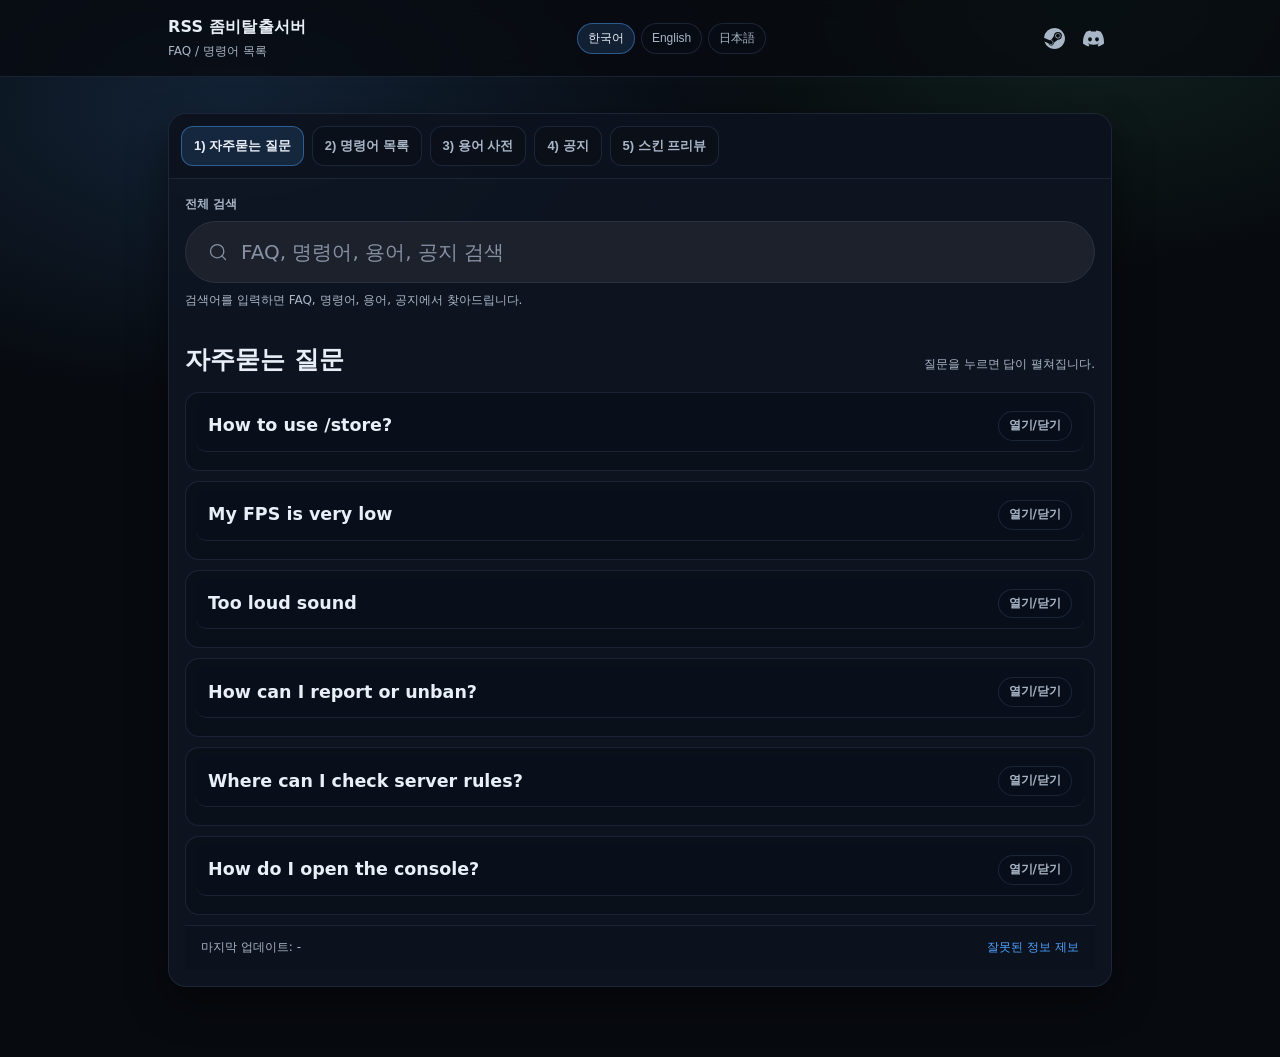
==== index.html @ 732d0606 "fix: open skin CMS test branch" ====
<!doctype html>
<html lang="ko">
<head>
  <meta charset="utf-8" />
  <meta name="viewport" content="width=device-width, initial-scale=1" />
  <title>RSS 좀비탈출서버</title>
  <meta name="description" content="RSS 좀비탈출서버 FAQ, 명령어 목록, 용어 사전" />
  <meta name="theme-color" content="#0b111c" />
  <meta property="og:type" content="website" />
  <meta property="og:locale" content="ko_KR" />
  <meta property="og:title" content="RSS 좀비탈출서버 가이드" />
  <meta property="og:description" content="FAQ, 명령어 목록, 좀비탈출 용어를 한곳에서 검색하세요." />
  <meta property="og:url" content="https://sj58320.github.io/test/" />

  <!-- 스타일 css 경로 -->
  <link rel="stylesheet" href="assets/css/style.css" />

  <!-- 자바스크립트 연결 (번역 -> 스크립트) -->
  <script src="vendor/markdown-it.min.js" defer></script>
  <!-- 자바스크립트 언어(한국,영어,일본) 스크립트 -->
  <script src="assets/js/lang.js" defer></script>
  <!-- 기능 스크립트 경로 -->
  <script type="module" src="assets/js/script.js"></script>
</head>

<body>
  <a class="skip-link" href="#mainContent" data-lang="skip_to_content">본문으로 건너뛰기</a>
  <header>
    <div class="top">
      <div class="title">
        <h1 data-lang="site_title">RSS 좀비탈출서버</h1>
        <p data-lang="site_subtitle">FAQ / 명령어 목록</p>
      
      <!-- 버튼 생성기 (만약, 본인이 추가하고싶거나 버튼을 바꾸고싶으면 수정) -->
      </div>
      <div class="lang">
        <button class="langbtn active" data-lang="ko" aria-label="한국어" aria-pressed="true">한국어</button>
        <button class="langbtn" data-lang="en" aria-label="English" aria-pressed="false">English</button>
        <button class="langbtn" data-lang="jp" aria-label="日本語" aria-pressed="false">日本語</button>
      </div>
      <div class="social-links">
        <a class="social-link steam-link" href="https://steamcommunity.com/groups/Revenant_Server"
          target="_blank" rel="noopener noreferrer" data-lang-aria="steam_link" aria-label="Steam 그룹" title="Steam 그룹">
          <svg viewBox="0 0 16 16" aria-hidden="true" focusable="false">
            <path d="M.329 10.333A8.01 8.01 0 0 0 7.99 16C12.414 16 16 12.418 16 8s-3.586-8-8.009-8A8.006 8.006 0 0 0 0 7.468l.003.006 4.304 1.769A2.2 2.2 0 0 1 5.62 8.88l1.96-2.844-.001-.04a3.046 3.046 0 0 1 3.042-3.043 3.046 3.046 0 0 1 3.042 3.043 3.047 3.047 0 0 1-3.111 3.044l-2.804 2a2.223 2.223 0 0 1-3.075 2.11 2.22 2.22 0 0 1-1.312-1.568L.33 10.333Z"/>
            <path d="M4.868 12.683a1.715 1.715 0 0 0 1.318-3.165 1.7 1.7 0 0 0-1.263-.02l1.023.424a1.261 1.261 0 1 1-.97 2.33l-.99-.41a1.7 1.7 0 0 0 .882.84Zm3.726-6.687a2.03 2.03 0 0 0 2.027 2.029 2.03 2.03 0 0 0 2.027-2.029 2.03 2.03 0 0 0-2.027-2.027 2.03 2.03 0 0 0-2.027 2.027m2.03-1.527a1.524 1.524 0 1 1-.002 3.048 1.524 1.524 0 0 1 .002-3.048"/>
          </svg>
        </a>
        <a class="social-link discord-link" href="https://discord.gg/rssze"
          target="_blank" rel="noopener noreferrer" data-lang-aria="discord_link" aria-label="디스코드 링크" title="디스코드 링크">
          <svg viewBox="0 0 16 16" aria-hidden="true" focusable="false">
            <path d="M13.545 2.907a13.2 13.2 0 0 0-3.257-1.011.05.05 0 0 0-.052.025c-.141.25-.297.577-.406.833a12.2 12.2 0 0 0-3.658 0 8 8 0 0 0-.412-.833.05.05 0 0 0-.052-.025c-1.125.194-2.22.534-3.257 1.011a.04.04 0 0 0-.021.018C.356 6.024-.213 9.047.066 12.032q.003.022.021.037a13.3 13.3 0 0 0 3.995 2.02.05.05 0 0 0 .056-.019q.463-.63.818-1.329a.05.05 0 0 0-.01-.059l-.018-.011a9 9 0 0 1-1.248-.595.05.05 0 0 1-.02-.066l.015-.019q.127-.095.248-.195a.05.05 0 0 1 .051-.007c2.619 1.196 5.454 1.196 8.041 0a.05.05 0 0 1 .053.007q.121.1.248.195a.05.05 0 0 1-.004.085 8 8 0 0 1-1.249.594.05.05 0 0 0-.03.03.05.05 0 0 0 .003.041c.24.465.515.909.817 1.329a.05.05 0 0 0 .056.019 13.2 13.2 0 0 0 4.001-2.02.05.05 0 0 0 .021-.037c.334-3.451-.559-6.449-2.366-9.106a.03.03 0 0 0-.02-.019m-8.198 7.307c-.789 0-1.438-.724-1.438-1.612s.637-1.613 1.438-1.613c.807 0 1.45.73 1.438 1.613 0 .888-.637 1.612-1.438 1.612m5.316 0c-.788 0-1.438-.724-1.438-1.612s.637-1.613 1.438-1.613c.807 0 1.451.73 1.438 1.613 0 .888-.631 1.612-1.438 1.612"/>
          </svg>
        </a>
      </div>
    </div>
  </header>

  <main id="mainContent" class="wrap" tabindex="-1">
    <div class="card">
      <div class="tabs" role="tablist" data-lang-aria="tablist_label" aria-label="메뉴 탭">
        <button id="tab-faq" class="tab active" data-tab="faq" role="tab" aria-selected="true" aria-controls="faq" tabindex="0">
          <span data-lang="tab_faq">1) 자주묻는 질문</span>
        </button>
        <button id="tab-cmds" class="tab" data-tab="cmds" role="tab" aria-selected="false" aria-controls="cmds" tabindex="-1">
          <span data-lang="tab_cmds">2) 명령어 목록</span>
        </button>
        <button id="tab-guide" class="tab" data-tab="guide" role="tab" aria-selected="false" aria-controls="guide" tabindex="-1">
          <span data-lang="tab_guide">3) 용어 사전</span>
        </button>
        <button id="tab-news" class="tab" data-tab="news" role="tab" aria-selected="false" aria-controls="news" tabindex="-1">
          <span data-lang="tab_news">4) 공지</span>
        </button>
        <button id="tab-skins" class="tab" data-tab="skins" role="tab" aria-selected="false" aria-controls="skins" tabindex="-1">
          <span data-lang="tab_skins">5) 스킨 프리뷰</span>
        </button>
      </div>

      <div class="global-search-wrap">
        <label class="term-search-label" for="globalSearch" data-lang="global_search_label">전체 검색</label>
        <input id="globalSearch" class="term-search" type="search" data-lang-placeholder="global_search_placeholder" placeholder="FAQ, 명령어, 용어, 공지, 스킨 검색" autocomplete="off" />
        <div id="globalSearchResults" class="global-search-results" aria-live="polite"></div>
      </div>

      <section id="faq" class="panel active" role="tabpanel" aria-labelledby="tab-faq">
        <div class="section-title">
          <h2 data-lang="faq_title">자주묻는 질문</h2>
          <div class="hint" data-lang="faq_hint">질문을 누르면 답이 펼쳐집니다.</div>
        </div>
        <section id="quickStart" class="quick-start" aria-labelledby="quickStartTitle"></section>
      <!-- FAQ(Create) -->
        <div id="faqList" class="faq-list">
          <p class="faq-loading">Loading FAQ...</p>
        </div>
        <footer>
          <span><span data-lang="last_update">마지막 업데이트:</span> <span id="faqLastUpdate">-</span></span>
          <a href="https://discord.gg/rssze" target="_blank" rel="noopener noreferrer" data-lang="report_issue">잘못된 정보 제보</a>
        </footer>
      </section>

      <!-- 명령어 -->
      <section id="cmds" class="panel" role="tabpanel" aria-labelledby="tab-cmds" hidden>
        <div class="section-title">
          <h2 data-lang="cmds_title">명령어 목록</h2>
          <div class="hint" data-lang="cmds_hint">모든 명령어는 !와 / 둘 다 가능합니다.</div>
        </div>

        <div class="command-tools">
          <div id="commandFilters" class="command-filters" data-lang-aria="command_categories_label" aria-label="명령어 카테고리"></div>
          <label class="favorite-filter"><input id="favoriteCommandsOnly" type="checkbox" /> <span data-lang="command_favorites_only">즐겨찾기만 보기</span></label>
          <p id="commandResultCount" class="command-result-count" aria-live="polite"></p>
        </div>

        <div id="commandGuide" class="command-guide">
          <p class="command-loading">Loading commands...</p>
        </div>
        <footer>
          <span><span data-lang="last_update">마지막 업데이트:</span> <span id="commandLastUpdate">-</span></span>
          <a href="https://discord.gg/rssze" target="_blank" rel="noopener noreferrer" data-lang="report_issue">잘못된 정보 제보</a>
        </footer>
      </section>

      <!-- 용어 사전 -->
      <section id="guide" class="panel" role="tabpanel" aria-labelledby="tab-guide" hidden>
        <div class="section-title">
          <h2 data-lang="guide_title">좀비탈출 용어 사전</h2>
          <div class="hint" data-lang="guide_hint">용어 또는 설명을 검색할 수 있습니다.</div>
        </div>

        <div id="termGuide" class="term-guide">
          <p class="term-loading" data-lang="term_loading">Loading terms...</p>
        </div>

        <footer class="term-footer">
          <span><span data-lang="last_update">마지막 업데이트:</span> <span id="termLastUpdate">-</span></span>
          <a href="https://discord.gg/rssze" target="_blank" rel="noopener noreferrer" data-lang="report_issue">잘못된 정보 제보</a>
        </footer>
      </section>

      <!-- Discord 공지 동기화 예시 -->
      <section id="news" class="panel" role="tabpanel" aria-labelledby="tab-news" hidden>
        <div id="newsResizeHandle" class="news-resize-handle" role="separator" tabindex="0"
          aria-orientation="vertical" aria-valuemin="760" aria-valuemax="1600" aria-valuenow="1160"></div>
        <div class="section-title">
          <h2 data-lang="news_title">공지</h2>
          <div class="hint" data-lang="news_hint">Discord 공지 채널의 최근 소식입니다.</div>
        </div>

        <div id="newsList" class="news-list">
          <p class="news-empty" data-lang="news_loading">공지를 불러오는 중...</p>
        </div>

        <footer>
          <span><span data-lang="last_update">마지막 업데이트:</span> <span id="newsLastUpdate">-</span></span>
          <a href="https://discord.gg/rssze" target="_blank" rel="noopener noreferrer" data-lang="news_open_discord">Discord에서 보기</a>
        </footer>
      </section>

      <!-- Skin preview gallery -->
      <section id="skins" class="panel" role="tabpanel" aria-labelledby="tab-skins" hidden>
        <div class="section-title">
          <h2 data-lang="skins_title">스킨 프리뷰</h2>
          <div class="skin-section-tools">
            <div class="hint" data-lang="skins_hint">인간, 좀비, 무기 스킨을 종류별로 확인할 수 있습니다.</div>
            <a class="skin-admin-link" href="https://app.pagescms.org/sj58320/test/feat%2Fskin-preview-cms" target="_blank" rel="noopener noreferrer" data-lang="skins_manage">관리하기</a>
          </div>
        </div>

        <div class="skin-tools">
          <div class="skin-filter-group">
            <span class="skin-filter-label" data-lang="skins_category_label">스킨 종류</span>
            <div id="skinCategoryFilters" class="skin-filter-tabs skin-category-tabs" role="group" data-lang-aria="skins_category_label" aria-label="스킨 종류">
              <button type="button" class="skin-filter active" data-skin-category="human" aria-pressed="true"><span data-lang="skins_category_human">인간</span><small id="skinCountHuman"></small></button>
              <button type="button" class="skin-filter" data-skin-category="zombie" aria-pressed="false"><span data-lang="skins_category_zombie">좀비</span><small id="skinCountZombie"></small></button>
              <button type="button" class="skin-filter" data-skin-category="weapon" aria-pressed="false"><span data-lang="skins_category_weapon">무기</span><small id="skinCountWeapon"></small></button>
            </div>
          </div>
          <div id="skinWeaponFilterGroup" class="skin-filter-group" hidden>
            <span class="skin-filter-label" data-lang="skins_weapon_label">무기 종류</span>
            <div id="skinWeaponFilters" class="skin-filter-tabs skin-weapon-tabs" role="group" data-lang-aria="skins_weapon_label" aria-label="무기 종류">
              <button type="button" class="skin-filter active" data-skin-weapon="primary" aria-pressed="true"><span data-lang="skins_weapon_primary">주무기</span><small id="skinCountPrimary"></small></button>
              <button type="button" class="skin-filter" data-skin-weapon="secondary" aria-pressed="false"><span data-lang="skins_weapon_secondary">보조무기</span><small id="skinCountSecondary"></small></button>
              <button type="button" class="skin-filter" data-skin-weapon="melee" aria-pressed="false"><span data-lang="skins_weapon_melee">근접무기</span><small id="skinCountMelee"></small></button>
              <button type="button" class="skin-filter" data-skin-weapon="throwable" aria-pressed="false"><span data-lang="skins_weapon_throwable">투척무기</span><small id="skinCountThrowable"></small></button>
            </div>
          </div>
          <div id="skinPrimaryTypeFilterGroup" class="skin-filter-group" hidden>
            <span class="skin-filter-label" data-lang="skins_primary_type_label">주무기 종류</span>
            <div id="skinPrimaryTypeFilters" class="skin-filter-tabs skin-primary-type-tabs" role="group" data-lang-aria="skins_primary_type_label" aria-label="주무기 종류">
              <button type="button" class="skin-filter active" data-skin-primary-type="all" aria-pressed="true"><span data-lang="skins_primary_type_all">전체</span><small id="skinCountPrimaryAll"></small></button>
              <button type="button" class="skin-filter" data-skin-primary-type="smg" aria-pressed="false"><span data-lang="skins_primary_type_smg">기관단총</span><small id="skinCountPrimarySmg"></small></button>
              <button type="button" class="skin-filter" data-skin-primary-type="rifle" aria-pressed="false"><span data-lang="skins_primary_type_rifle">소총</span><small id="skinCountPrimaryRifle"></small></button>
              <button type="button" class="skin-filter" data-skin-primary-type="shotgun" aria-pressed="false"><span data-lang="skins_primary_type_shotgun">산탄총</span><small id="skinCountPrimaryShotgun"></small></button>
              <button type="button" class="skin-filter" data-skin-primary-type="machinegun" aria-pressed="false"><span data-lang="skins_primary_type_machinegun">기관총</span><small id="skinCountPrimaryMachinegun"></small></button>
              <button type="button" class="skin-filter" data-skin-primary-type="sniper" aria-pressed="false"><span data-lang="skins_primary_type_sniper">저격총</span><small id="skinCountPrimarySniper"></small></button>
              <button type="button" class="skin-filter" data-skin-primary-type="other" aria-pressed="false" hidden><span data-lang="skins_primary_type_other">기타</span><small id="skinCountPrimaryOther"></small></button>
            </div>
          </div>
          <label class="term-search-label" for="skinSearch" data-lang="skins_search_label">스킨 검색</label>
          <input id="skinSearch" class="term-search" type="search" data-lang-placeholder="skins_search_placeholder" placeholder="스킨 이름 검색" autocomplete="off" />
          <p id="skinResultCount" class="skin-result-count" aria-live="polite"></p>
        </div>

        <div id="skinGrid" class="skin-grid">
          <p class="skin-empty" data-lang="skins_loading">스킨을 불러오는 중...</p>
        </div>

        <footer>
          <span><span data-lang="last_update">마지막 업데이트:</span> <span id="skinLastUpdate">-</span></span>
          <a href="https://discord.gg/rssze" target="_blank" rel="noopener noreferrer" data-lang="report_issue">잘못된 정보 제보</a>
        </footer>
      </section>
    </div>
  </main>
  <dialog id="skinImageDialog" class="skin-image-dialog" aria-labelledby="skinImageDialogCaption">
    <button id="skinImageDialogClose" class="skin-image-dialog-close" type="button" data-lang-aria="skins_modal_close" aria-label="이미지 닫기">×</button>
    <figure>
      <img id="skinImageDialogImage" src="" alt="" />
      <figcaption id="skinImageDialogCaption"></figcaption>
    </figure>
  </dialog>
  <button
    id="backToTop"
    class="back-to-top"
    type="button"
    data-lang-aria="back_to_top"
    aria-label="맨 위로 이동"
    aria-hidden="true"
    tabindex="-1"
  >↑</button>
  <div id="toast" class="toast" role="status" aria-live="polite" aria-atomic="true"></div>
</body>
</html>
---- assets/css/style.css ----
:root{
  --bg:#070a0f;
  --panel:#0f1522;
  --panel2:#0b111c;
  --text:#e9eef7;
  --muted:#a9b6c7;
  --line:#1f2a3d;
  --accent:#4da3ff;
  --accent2:#53d28c;
  --shadow: 0 16px 40px rgba(0,0,0,.45);
  --radius:18px;
  --news-panel-width:1160px;
}
*{box-sizing:border-box}
body{
  margin:0;
  font-family: system-ui, -apple-system, Segoe UI, Roboto, "Noto Sans KR", Arial, sans-serif;
  color:var(--text);
  background:
    radial-gradient(900px 500px at 18% 10%, rgba(77,163,255,.16), transparent 60%),
    radial-gradient(800px 500px at 85% 0%, rgba(83,210,140,.12), transparent 55%),
    var(--bg);
  line-height:1.65;
}
a{color:var(--accent); text-decoration:none}
a:hover{text-decoration:underline}

.skip-link{
  position:fixed;
  top:8px;
  left:50%;
  z-index:100;
  padding:9px 14px;
  border:1px solid var(--accent);
  border-radius:10px;
  background:var(--panel2);
  color:var(--text);
  font-weight:700;
  transform:translate(-50%,-160%);
  transition:transform .15s ease;
}
.skip-link:focus{transform:translate(-50%,0); text-decoration:none}
.wrap:focus{outline:none}

.wrap{max-width:980px; margin:0 auto; padding:18px 18px 70px; transition:max-width .2s ease,width .12s ease}
body[data-active-tab="guide"] .wrap{max-width:1160px}
body[data-active-tab="news"] .wrap{
  width:min(var(--news-panel-width),calc(100vw - 36px));
  max-width:none;
}
body[data-active-tab="skins"] .wrap{max-width:1500px}
body.news-resizing{cursor:ew-resize; user-select:none}
body.news-resizing .wrap{transition:none}
header{
  position:sticky; top:0; z-index:20;
  backdrop-filter: blur(10px);
  background: rgba(7,10,15,.75);
  border-bottom:1px solid rgba(31,42,61,.8);
}
.top{
  display:flex; align-items:center; justify-content:space-between;
  gap:12px;
  padding:14px 18px;
  max-width:980px;
  margin:0 auto;
}
.title{
  display:flex; flex-direction:column; gap:2px;
}
.title h1{margin:0; font-size:16px; letter-spacing:.2px}
.title p{margin:0; font-size:12px; color:var(--muted)}
.social-links{display:flex; align-items:center; gap:3px}
.social-link{
  display:grid;
  width:36px;
  height:36px;
  place-items:center;
  border:1px solid transparent;
  border-radius:999px;
  color:var(--muted);
  transition:color .15s ease,background-color .15s ease,border-color .15s ease,transform .15s ease;
}
.social-link svg{width:21px; height:21px; fill:currentColor}
.social-link:hover,.social-link:focus-visible{
  border-color:rgba(77,163,255,.35);
  background:rgba(77,163,255,.1);
  color:var(--text);
  text-decoration:none;
  transform:translateY(-1px);
}
.discord-link:hover,.discord-link:focus-visible{color:#8c96ff}

.card{
  margin-top:18px;
  background: rgba(15,21,34,.86);
  border:1px solid rgba(31,42,61,.85);
  border-radius: var(--radius);
  box-shadow: var(--shadow);
  overflow:hidden;
}

/* Tabs */
.tabs{
  display:flex;
  flex-wrap:wrap;
  gap:8px;
  padding:12px;
  background: rgba(11,17,28,.65);
  border-bottom:1px solid rgba(31,42,61,.8);
}
.tab{
  appearance:none;
  border:1px solid rgba(31,42,61,.9);
  background: rgba(7,10,15,.25);
  color:var(--muted);
  border-radius:12px;
  padding:10px 12px;
  font-weight:600;
  font-size:13px;
  cursor:pointer;
  transition: .15s ease;
}
.tab:hover{
  filter: brightness(1.1);
  color: var(--text);
  border-color: rgba(77,163,255,.25);
  background: rgba(77,163,255,.08);
}
.tab.active{
  color: var(--text);
  border-color: rgba(77,163,255,.45);
  background: rgba(77,163,255,.14);
}

.global-search-wrap{
  padding:16px 16px 0;
}
body[data-active-tab="skins"] .global-search-wrap{display:none}
.global-search-wrap .term-search{margin-bottom:0}
.global-search-results{margin-top:8px}
.global-search-summary{
  margin:0 0 8px;
  color:var(--muted);
  font-size:12px;
}
.global-search-list{
  display:grid;
  gap:10px;
  margin:0 0 12px;
}
.global-search-group,
.global-search-item{--search-rgb:77,163,255}
[data-search-type="command"]{--search-rgb:83,210,140}
[data-search-type="term"]{--search-rgb:194,140,255}
[data-search-type="news"]{--search-rgb:255,180,84}
[data-search-type="skin"]{--search-rgb:255,122,168}
.global-search-group{
  display:grid;
  gap:7px;
  padding:9px;
  border:1px solid rgba(var(--search-rgb),.24);
  border-radius:12px;
  background:rgba(var(--search-rgb),.035);
}
.global-search-group-header{
  display:flex;
  align-items:center;
  justify-content:space-between;
  padding:0 3px;
}
.global-search-group-header h3{
  margin:0;
  color:rgb(var(--search-rgb));
  font-size:12px;
  font-weight:800;
}
.global-search-group-count{
  display:grid;
  min-width:24px;
  height:20px;
  padding:0 6px;
  place-items:center;
  border-radius:999px;
  color:rgb(var(--search-rgb));
  background:rgba(var(--search-rgb),.13);
  font-size:10px;
  font-weight:800;
}
.global-search-group-list{display:grid; gap:6px}
.global-search-results button.global-search-item{
  display:grid;
  grid-template-columns:auto 1fr;
  gap:6px 10px;
  width:100%;
  margin:0;
  padding:9px 11px;
  border:1px solid rgba(var(--search-rgb),.24);
  border-left:3px solid rgba(var(--search-rgb),.72);
  border-radius:10px;
  background-color:rgba(7,10,15,.46);
  color:var(--text);
  text-align:left;
  cursor:pointer;
  transition:border-color .15s ease,background-color .15s ease;
}
.global-search-results button.global-search-item:hover{
  border-color:rgba(var(--search-rgb),.68);
  background-color:rgba(var(--search-rgb),.09);
}
.global-search-type{
  grid-row:1 / span 2;
  align-self:start;
  padding:2px 7px;
  border-radius:999px;
  background:rgba(var(--search-rgb),.14);
  color:rgb(var(--search-rgb));
  font-size:11px;
  font-weight:700;
}
.global-search-title{font-weight:750}
.global-search-snippet{color:var(--muted); font-size:12px}

.panel{display:none; padding:16px}
.panel.active{display:block}

.section-title{
  display:flex; align-items:baseline; justify-content:space-between;
  gap:10px;
  margin:4px 0 12px;
}
.section-title h2{margin:0; font-size:25px}
.hint{font-size:12px; color:var(--muted)}
#skins .section-title{align-items:center; flex-wrap:wrap}
.skin-section-tools{
  display:flex;
  align-items:center;
  justify-content:flex-end;
  gap:10px;
  margin-left:auto;
}
.skin-admin-link{
  display:inline-flex;
  align-items:center;
  gap:5px;
  min-height:34px;
  padding:6px 11px;
  border:1px solid rgba(77,163,255,.4);
  border-radius:999px;
  background:rgba(77,163,255,.1);
  color:var(--text);
  font-size:12px;
  font-weight:750;
  line-height:1;
  white-space:nowrap;
  transition:background-color .15s ease,border-color .15s ease,filter .15s ease;
}
.skin-admin-link::after{content:"↗"; color:var(--accent); font-size:12px}
.skin-admin-link:hover,.skin-admin-link:focus-visible{
  border-color:rgba(77,163,255,.72);
  background:rgba(77,163,255,.2);
  filter:brightness(1.08);
}

.quick-start{
  margin:0 0 16px;
  padding:14px;
  border:1px solid rgba(77,163,255,.3);
  border-radius:14px;
  background:linear-gradient(135deg,rgba(77,163,255,.1),rgba(7,10,15,.2));
}
.quick-start:empty{display:none}
.quick-start-heading{display:flex; align-items:baseline; justify-content:space-between; gap:12px; margin-bottom:10px}
.quick-start-heading h3{margin:0; color:var(--text); font-size:17px}
.quick-start-heading p{margin:0; color:var(--muted); font-size:12px}
.quick-start-list{display:grid; grid-template-columns:repeat(2,minmax(0,1fr)); gap:8px}
.quick-start-item{
  display:grid;
  grid-template-columns:auto minmax(0,1fr);
  gap:3px 8px;
  width:100%;
  padding:10px;
  border:1px solid var(--line);
  border-radius:10px;
  background:rgba(11,17,28,.5);
  color:var(--text);
  font:inherit;
  text-align:left;
  cursor:pointer;
}
.quick-start-item:hover,.quick-start-item:focus-visible{border-color:rgba(77,163,255,.65); background:rgba(77,163,255,.09)}
.quick-start-badge{grid-row:1 / span 2; align-self:start; padding:2px 6px; border-radius:999px; background:rgba(77,163,255,.14); color:var(--accent); font-size:10px; font-weight:750}
.quick-start-item strong{overflow:hidden; text-overflow:ellipsis; white-space:nowrap; font-size:13px}
.quick-start-snippet{display:-webkit-box; overflow:hidden; color:var(--muted); font-size:11px; line-height:1.45; -webkit-box-orient:vertical; -webkit-line-clamp:2}

/* FAQ (Accordion) */
details{
  background: rgba(7,10,15,.25);
  border:1px solid rgba(31,42,61,.8);
  border-radius:14px;
  padding:10px 12px;
  margin:10px 0;
}

/* 질문(summary) - 헤더처럼 보이게 + 구분선 */
details > summary{
  cursor:pointer;
  font-weight:800;
  color: var(--text);
  outline:none;
  list-style:none;
  display:flex; align-items:center; justify-content:space-between;
  gap:12px;

  font-size: 17.5px; 

  /* ✨ 추가 */
  background: rgba(11,17,28,.45);
  padding:10px 12px;
  border-radius:10px;

  /* ✨ 추가: 답변과 분리 */
  margin:-2px -2px 8px;                 /* 배경이 더 꽉 차 보이게 */
  border-bottom:1px solid rgba(31,42,61,.75);
  transition:background-color .15s ease,border-color .15s ease;
}

details > summary:focus-visible{
  border-bottom-color:rgba(77,163,255,.65);
  background:rgba(77,163,255,.09);
}

details > summary::-webkit-details-marker{display:none}

.chev{
  color: var(--muted);
  font-size:12px;
  padding:4px 10px;
  border-radius:999px;
  border:1px solid rgba(31,42,61,.85);
  background: rgba(11,17,28,.35);
  white-space:nowrap;
}
details[open] .chev{
  color: var(--text);
  border-color: rgba(77,163,255,.35);
  background: rgba(77,163,255,.10)
}

/* 답변 - 왼쪽 포인트 라인 + 여백 */
.answer{
  color: var(--muted);

  /* 기존 padding 대신 ✨ 이렇게 추천 */
  margin-top: 20px;
  padding: 8px 2px 2px 10px;
  border-left: 3px solid rgba(77,163,255,.35);
}

.answer code{
  font-family: ui-monospace, SFMono-Regular, Menlo, Consolas, monospace;
  background: rgba(11,17,28,.55);
  border:1px solid rgba(31,42,61,.85);
  border-radius:10px;
  padding:2px 6px;
  color: var(--text);
  white-space:nowrap;
}

/* 여러 줄 코드용 */
.answer pre{
  margin: 10px 0 0;
  padding: 12px;              /* 박스 여백은 유지 */
  border-radius: 14px;
  border: 1px solid rgba(31,42,61,.85);
  background: rgba(11,17,28,.55);
  overflow-x: auto;
}

.answer pre code{
  display: block;
  padding-left: 0;
  margin-left: 0;      
  white-space: pre;
  background: none;
  border: none;
  text-indent: 0;             /* 혹시 모를 들여쓰기 제거 */
}

/* 명령어 테이블 헤더 글씨 키우기 */
table th{
  font-size: 18.5px;   /* 기본보다 살짝 큼 */
  font-weight: 700; 
}

/* 커맨드 테이블 */
.tablewrap{
  overflow:auto;
  border-radius:14px;
  border:1px solid rgba(31,42,61,.85);
  background: rgba(7,10,15,.22);
}
table{
  width:100%;
  border-collapse:collapse;
  min-width:620px;
}
th, td{
  padding:10px 10px;
  border-bottom:1px solid rgba(31,42,61,.75);
  border-right:1px solid rgba(31,42,61,.6);
  text-align:left;
  font-size:13px;
  vertical-align:top;
}
th{color:var(--muted); font-weight:700; background: rgba(11,17,28,.35)}
th:last-child, td:last-child{ border-right:none; }
.cmd{
  font-family: ui-monospace, SFMono-Regular, Menlo, Consolas, monospace;
  color: var(--text);
  white-space:nowrap;
}
.tag{
  display:inline-block;
  font-size:11px;
  padding:3px 8px;
  border-radius:999px;
  border:1px solid rgba(31,42,61,.85);
  color: var(--muted);
  background: rgba(11,17,28,.35);
  margin-left:6px;
  white-space:nowrap;
}

footer{
  color: var(--muted);
  font-size:12px;
  padding:12px 16px;
  border-top:1px solid rgba(31,42,61,.75);
  background: rgba(11,17,28,.35);
  display:flex;
  flex-wrap:wrap;
  gap:8px 16px;
  justify-content:space-between;
}

:where(button,a,input,summary):focus-visible{
  outline:2px solid var(--accent);
  outline-offset:3px;
}
footer a{color:var(--accent)}

/* 명령어 목록 섹션 제목 */
.subhead{
  margin: 14px 0 10px;
  font-size: 18px;
  font-weight: 800;
  color: var(--text);
  letter-spacing: .2px;
}

.subhead.vip{
  color: #d6ffe9; /* 너무 튀면 var(--text)로 */
}

/* 섹션 설명 */
.subnote{
  margin: -6px 0 10px;
  color: var(--muted);
  font-size: 13px;
}

/* (선택) VIP 테이블을 살짝 다른 톤으로 */
.vip-table th{
  border-bottom: 2px solid rgba(83,210,140,.35);
}

.lang{
  display:flex;
  gap:6px;
}

.langbtn{
  padding:6px 10px;
  border-radius:999px;
  border:1px solid rgba(31,42,61,.85);
  background: rgba(11,17,28,.35);
  color: var(--muted);
  font-size:12px;
  white-space:nowrap;
  cursor:pointer;
}

.related-links{display:flex; align-items:center; flex-wrap:wrap; gap:6px; margin-top:9px}
.faq-related{clear:both; padding-top:10px; border-top:1px solid rgba(31,42,61,.7)}
.related-label{color:var(--muted); font-size:11px; font-weight:700}
.related-link{
  margin:0;
  padding:3px 8px;
  border:1px solid rgba(77,163,255,.35);
  border-radius:999px;
  background:rgba(77,163,255,.08);
  color:var(--text);
  font:inherit;
  font-size:11px;
  cursor:pointer;
}
.related-link:hover,.related-link:focus-visible{border-color:var(--accent); color:var(--accent)}

.langbtn.active{
  color: var(--text);
  border-color: rgba(77,163,255,.45);
  background: rgba(77,163,255,.14);
}

/* 코드 컨테이너 */
.code-container {
  position: relative;
}

/* 복사 버튼 스타일 */
.copy-btn {
  position: absolute;
  top: 8px;
  right: 8px;
  background: rgba(77, 163, 255, 0.15);
  border: 1px solid rgba(77, 163, 255, 0.4);
  color: var(--text);
  padding: 4px 10px;
  font-size: 11px;
  border-radius: 6px;
  cursor: pointer;
  font-weight: 600;
  transition: all 0.2s ease;
  z-index: 10;
}

.copy-btn:hover {
  background: rgba(77, 163, 255, 0.3);
  border-color: var(--accent);
}

/* 복사 완료 스타일 */
.copy-btn.copied {
  background: rgba(83, 210, 140, 0.2);
  border-color: var(--accent2);
  color: var(--accent2);
}
/* 가이드 이미지 링크 */
.image-link {
  display: block;
  overflow: hidden;
  border: 1px solid rgba(31,42,61,.85);
  border-radius: 8px;
  background: rgba(7,10,15,.22);
  color: var(--text);
  text-decoration: none;
}

.image-link:hover {
  border-color: rgba(77,163,255,.45);
  background: rgba(77,163,255,.08);
  text-decoration: none;
}

.image-link img {
  display: block;
  width: 100%;
  max-height: 520px;
  object-fit: contain;
  background: rgba(7,10,15,.45);
}

.image-link span {
  display: block;
  padding: 10px 12px;
  border-top: 1px solid rgba(31,42,61,.75);
  color: var(--muted);
  font-size: 13px;
  font-weight: 700;
}

.image-link-button {
  display: inline-flex;
  align-items: center;
  justify-content: center;
  padding: 10px 12px;
  font-size: 13px;
  font-weight: 700;
}

.image-link-button span {
  padding: 0;
  border-top: none;
}
.command-guide {
  display: grid;
  gap: 18px;
}
.command-tools{margin:0 0 18px}
.command-filters{display:flex; flex-wrap:wrap; gap:6px; margin-bottom:10px}
.command-filter{
  padding:5px 9px;
  border:1px solid var(--line);
  border-radius:999px;
  background:rgba(11,17,28,.35);
  color:var(--muted);
  font-size:12px;
  cursor:pointer;
}
.command-filter.active{color:var(--text); border-color:var(--accent); background:rgba(77,163,255,.14)}
.favorite-filter{display:inline-flex; align-items:center; gap:7px; color:var(--muted); font-size:12px}
.favorite-filter input{margin:0}
.command-result-count{margin:7px 0 0; color:var(--muted); font-size:12px}

.command-page {
  padding: 14px;
  border: 1px solid rgba(31,42,61,.85);
  border-radius: 14px;
  background: rgba(7,10,15,.22);
}

.command-page-title {
  margin: 0 0 14px;
  font-size: 18px;
  color: var(--text);
}

.command-section {
  margin-top: 18px;
}

.command-section:first-of-type {
  margin-top: 0;
}

.command-section h4 {
  margin: 0 0 8px;
  padding-bottom: 7px;
  border-bottom: 1px solid rgba(31,42,61,.85);
  color: var(--text);
  font-size: 15px;
}

.command-list {
  display: grid;
  gap: 6px;
}

.command-row {
  display: grid;
  grid-template-columns: minmax(240px, 34%) 1fr auto;
  gap: 18px;
  align-items: start;
  padding: 2px 0;
}
.command-actions{display:flex; gap:5px; align-items:center}
.command-action{
  padding:4px 8px;
  border:1px solid var(--line);
  border-radius:7px;
  background:rgba(11,17,28,.45);
  color:var(--muted);
  font-size:11px;
  cursor:pointer;
}
.command-action:hover,.command-action.favorite{color:var(--accent); border-color:rgba(77,163,255,.55)}
.share-button{display:inline-grid; place-items:center; width:26px; min-width:26px; height:26px; margin:0; padding:0; border:1px solid transparent; border-radius:7px; background:transparent; box-shadow:none; color:var(--muted); font-size:15px; line-height:1; opacity:.42; cursor:pointer}
.share-button:hover,.share-button:focus-visible{color:var(--accent); border-color:rgba(77,163,255,.45); background:rgba(77,163,255,.08); box-shadow:none; opacity:1}
.faq-share{float:right; margin:0 0 6px 8px}
.term-row .share-button{float:right; margin:-3px 0 -3px 6px}
.term-row:hover .share-button{opacity:.85}
.deep-link-target{outline:2px solid rgba(77,163,255,.7); outline-offset:4px}

.back-to-top,
button.back-to-top{
  position:fixed;
  z-index:999;
  left:50%;
  bottom:max(22px,env(safe-area-inset-bottom));
  display:grid;
  width:46px;
  min-width:46px;
  height:46px;
  margin:0;
  padding:0;
  place-items:center;
  transform:translate(-50%,16px);
  border:1px solid rgba(77,163,255,.55);
  border-radius:999px;
  background:rgba(11,17,28,.94);
  box-shadow:0 12px 30px rgba(0,0,0,.38);
  color:var(--text);
  font-size:23px;
  font-weight:700;
  line-height:1;
  opacity:0;
  visibility:hidden;
  pointer-events:none;
  cursor:pointer;
  backdrop-filter:blur(10px);
  transition:opacity .18s ease,transform .18s ease,visibility .18s,background-color .15s ease,border-color .15s ease;
}
.back-to-top.show,
button.back-to-top.show{transform:translate(-50%,0); opacity:1; visibility:visible; pointer-events:auto}
.back-to-top:hover,
.back-to-top:focus-visible,
button.back-to-top:hover,
button.back-to-top:focus-visible{border-color:var(--accent); background:rgba(21,53,89,.96); box-shadow:0 12px 30px rgba(0,0,0,.38)}

.toast{position:fixed; z-index:1000; left:50%; bottom:24px; max-width:min(420px,calc(100vw - 32px)); padding:10px 14px; transform:translate(-50%,16px); border:1px solid rgba(77,163,255,.4); border-radius:10px; background:rgba(11,17,28,.96); box-shadow:0 12px 32px rgba(0,0,0,.35); color:var(--text); font-size:13px; text-align:center; opacity:0; visibility:hidden; pointer-events:none; transition:opacity .18s ease,transform .18s ease,visibility .18s}
.toast.show{transform:translate(-50%,0); opacity:1; visibility:visible}
.back-to-top.show + .toast{bottom:82px}

@media (prefers-reduced-motion:reduce){
  *,*::before,*::after{scroll-behavior:auto!important; transition-duration:.01ms!important; animation-duration:.01ms!important}
}

.command-name {
  display: block;
  white-space: normal;
  overflow-wrap: anywhere;
}

.command-desc {
  color: var(--muted);
}

.command-desc::before {
  content: ": ";
  color: var(--muted);
}

.command-note {
  margin: -2px 0 4px;
  padding-left: calc(36% + 18px);
  color: var(--muted);
  font-size: 12px;
}

.command-loading {
  margin: 0;
  color: var(--muted);
}

@media (max-width: 700px) {
  .top {
    flex-wrap: wrap;
    justify-content: flex-start;
  }

  .title {
    flex: 1 0 100%;
  }

  .lang {
    flex-wrap: wrap;
  }

  .quick-start-heading{display:block}
  .quick-start-heading p{margin-top:4px}
  .quick-start-list{grid-template-columns:1fr}

  .command-row {
    grid-template-columns: 1fr;
    gap: 2px;
  }
  .command-actions{justify-content:flex-start}

  .command-desc::before {
    content: "";
  }

  .command-note {
    padding-left: 0;
  }
}

.console-guide-image img {
  display: block;
  width: 100%;
  max-width: 520px;
  margin-top: 6px;
  border: 1px solid var(--line);
  border-radius: 6px;
  background: #fff;
}

/* 용어 사전 */

.term-search-label{
  display:block;
  margin:0 0 6px;
  color:var(--muted);
  font-size:12px;
  font-weight:700;
}

.term-search{
  appearance:none;
  display:block;
  width:100%;
  min-height:50px;
  margin:0 0 18px;
  padding:12px 16px 12px 44px;
  border:1px solid #2a3140;
  border-radius:999px;
  outline:none;
  background-color:#1c212c;
  background-image:url("data:image/svg+xml,%3Csvg xmlns='http://www.w3.org/2000/svg' width='24' height='24' viewBox='0 0 24 24' fill='none' stroke='rgb(136, 145, 164)' stroke-width='1.5' stroke-linecap='round' stroke-linejoin='round'%3E%3Ccircle cx='11' cy='11' r='8'%3E%3C/circle%3E%3Cline x1='21' y1='21' x2='16.65' y2='16.65'%3E%3C/line%3E%3C/svg%3E");
  background-position:18px 50%;
  background-repeat:no-repeat;
  background-size:16px;
  box-shadow:none;
  color:#e0e3e7;
  font:inherit;
  font-size:16px;
  line-height:24px;
  transition:background-color .2s ease-in-out,border-color .2s ease-in-out,color .2s ease-in-out,box-shadow .2s ease-in-out;
}
.term-search::placeholder{color:#8891a4; opacity:1}
.term-search:hover{border-color:#3b465b}
.term-search:focus{border-color:var(--accent); box-shadow:0 0 0 2px rgba(77,163,255,.2)}

.term-guide{
  display:grid;
  gap:18px;
}

.term-section{
  margin:0;
  padding:0;
  overflow:hidden;
}

.term-section h3{
  margin:0;
  padding:10px 13px;
  background:rgba(77,163,255,.11);
  color:var(--text);
  font-size:16px;
}

.term-table-wrap{margin:0}
.term-table{margin:0; min-width:760px}
.term-table th,.term-table td{
  padding:8px 16px;
  border-right:0;
  border-bottom:1px solid #202632;
}
.term-table.striped tbody tr:nth-child(odd) > *{background:rgba(111,120,135,.04)}
.term-table th{
  width:30%;
  min-width:240px;
  color:var(--text);
  font-weight:800;
  vertical-align:top;
}

.term-table td{color:var(--muted)}

.term-heading{
  display:flex;
  align-items:center;
  justify-content:space-between;
  gap:8px;
}

.term-label{
  display:flex;
  flex-wrap:nowrap;
  align-items:baseline;
  gap:3px 7px;
  min-width:0;
}

.term-name{white-space:nowrap}

.term-alias-wrap{position:relative; flex:0 0 auto}

.term-alias-trigger{
  display:inline-grid;
  place-items:center;
  min-width:25px;
  height:21px;
  margin:0;
  padding:0 6px;
  border:1px solid rgba(77,163,255,.22);
  border-radius:999px;
  background:rgba(77,163,255,.07);
  box-shadow:none;
  color:var(--accent);
  font-size:11px;
  font-weight:600;
  line-height:1.4;
  cursor:pointer;
}

.term-alias-trigger:hover,.term-alias-trigger:focus-visible{
  border-color:rgba(77,163,255,.55);
  background:rgba(77,163,255,.15);
  box-shadow:none;
}

.term-alias-popover{
  position:absolute;
  z-index:30;
  top:50%;
  left:calc(100% + 8px);
  width:max-content;
  max-width:320px;
  padding:7px 10px;
  transform:translate(4px,-50%);
  border:1px solid rgba(77,163,255,.45);
  border-radius:9px;
  background:rgba(11,17,28,.98);
  box-shadow:0 10px 28px rgba(0,0,0,.42);
  color:var(--text);
  font-size:12px;
  font-weight:600;
  line-height:1.45;
  white-space:normal;
  opacity:0;
  visibility:hidden;
  pointer-events:none;
  transition:opacity .14s ease,transform .14s ease,visibility .14s;
}

.term-label:hover .term-alias-popover,
.term-alias-wrap:focus-within .term-alias-popover,
.term-alias-wrap.open .term-alias-popover{
  transform:translate(0,-50%);
  opacity:1;
  visibility:visible;
}

.term-notice,
.term-empty,
.term-loading{
  margin:0;
  padding:12px 14px;
  border:1px solid rgba(31,42,61,.75);
  border-radius:12px;
  color:var(--muted);
  background:rgba(11,17,28,.28);
}

.term-footer{margin-top:18px}

/* Discord announcements */
#news{position:relative}

.news-resize-handle{
  position:absolute;
  z-index:3;
  top:0;
  right:0;
  bottom:0;
  width:14px;
  border-radius:8px;
  cursor:ew-resize;
  touch-action:none;
  outline:none;
}

.news-resize-handle::after{
  position:absolute;
  top:50%;
  right:4px;
  width:4px;
  height:52px;
  transform:translateY(-50%);
  border-radius:999px;
  background:rgba(77,163,255,.28);
  content:"";
  transition:background-color .15s ease,box-shadow .15s ease;
}

.news-resize-handle:hover::after,
.news-resize-handle:focus-visible::after{
  background:rgba(77,163,255,.8);
  box-shadow:0 0 0 4px rgba(77,163,255,.12);
}

.news-list{
  display:grid;
  grid-template-columns:minmax(0,1fr);
  gap:12px;
  min-width:0;
}

.news-item{
  min-width:0;
  margin:0;
  padding:16px;
  border:1px solid rgba(77,163,255,.24);
  border-radius:14px;
  background:rgba(7,10,15,.4);
  box-shadow:inset 0 0 0 1px rgba(255,255,255,.025),0 8px 24px rgba(0,0,0,.14);
  transition:background-color .15s ease,border-color .15s ease,box-shadow .15s ease;
}

@media (hover:hover){
  details > summary:hover{
    border-bottom-color:rgba(77,163,255,.65);
    background:rgba(77,163,255,.09);
  }

  .news-item:hover{
    border-color:rgba(77,163,255,.62);
    background:rgba(77,163,255,.065);
    box-shadow:inset 0 0 0 1px rgba(77,163,255,.28),0 10px 30px rgba(0,0,0,.22);
  }
}

.news-item-header{
  display:flex;
  align-items:flex-start;
  justify-content:space-between;
  gap:12px;
}

.news-item h3{
  margin:0;
  color:var(--text);
  font-size:19px;
}

.news-meta{
  display:flex;
  flex-wrap:wrap;
  gap:5px 12px;
  margin-top:5px;
  color:var(--muted);
  font-size:12px;
}

.news-channel{
  color:var(--accent);
  font-weight:750;
}

.news-content{
  margin:12px 0;
  color:var(--text);
  line-height:1.7;
  white-space:normal;
  overflow-wrap:anywhere;
  word-break:break-word;
}

.news-content > :first-child{margin-top:0}
.news-content > :last-child{margin-bottom:0}
.news-content p{margin:0 0 10px}
.news-content h1,
.news-content h2,
.news-content h3{
  margin:18px 0 8px;
  color:var(--text);
  line-height:1.4;
}
.news-content h1{font-size:22px}
.news-content h2{font-size:20px}
.news-content h3{font-size:18px}
.news-content ul,
.news-content ol{margin:8px 0 12px; padding-left:26px}
.news-content li{margin:3px 0}
.news-content blockquote{
  margin:12px 0;
  padding:8px 14px;
  border-left:3px solid rgba(77,163,255,.55);
  color:var(--muted);
  background:rgba(77,163,255,.055);
}
.news-content blockquote > :first-child{margin-top:0}
.news-content blockquote > :last-child{margin-bottom:0}
.news-content code{
  padding:2px 6px;
  border:1px solid rgba(31,42,61,.9);
  border-radius:6px;
  background:rgba(11,17,28,.9);
  color:#d7e9ff;
  font-size:.9em;
}
.news-content pre{
  max-width:100%;
  margin:12px 0;
  padding:12px 14px;
  overflow-x:auto;
  border:1px solid rgba(31,42,61,.9);
  border-radius:10px;
  background:rgba(5,8,14,.85);
}
.news-content pre code{padding:0; border:0; background:none; white-space:pre}
.news-content hr{margin:18px 0; border:0; border-top:1px solid var(--line)}
.news-content a{overflow-wrap:anywhere}

.news-attachments{
  display:grid;
  grid-template-columns:repeat(auto-fit,minmax(180px,280px));
  gap:8px;
  margin:12px 0;
}

.news-attachments img{
  display:block;
  width:100%;
  max-height:240px;
  border:1px solid var(--line);
  border-radius:10px;
  object-fit:cover;
}

.news-original{
  color:var(--accent);
  font-size:12px;
  font-weight:700;
}

.news-empty{
  margin:0;
  padding:18px;
  border:1px dashed var(--line);
  border-radius:12px;
  color:var(--muted);
  text-align:center;
}

/* Skin preview gallery */
.skin-tools{margin-bottom:14px}
.skin-tools .term-search{margin-bottom:4px}
.skin-filter-group{margin:0 0 14px}
.skin-filter-label{
  display:block;
  margin:0 0 6px;
  color:var(--muted);
  font-size:12px;
  font-weight:700;
}
.skin-filter-tabs{display:flex; flex-wrap:wrap; gap:8px}
.skin-filter{
  appearance:none;
  display:inline-flex;
  width:auto;
  min-height:38px;
  margin:0;
  padding:7px 12px;
  align-items:center;
  gap:7px;
  border:1px solid rgba(31,42,61,.95);
  border-radius:10px;
  background:#070b12;
  color:#718198;
  box-shadow:none;
  font-family:inherit;
  font-size:13px;
  font-weight:750;
  line-height:1.5;
  cursor:pointer;
  transition:background-color .15s ease,border-color .15s ease,color .15s ease,box-shadow .15s ease;
}
.skin-filter small{
  display:grid;
  min-width:21px;
  height:21px;
  padding:0 5px;
  place-items:center;
  border-radius:999px;
  background:rgba(169,182,199,.1);
  color:var(--muted);
  font-size:10px;
}
.skin-filter:hover,.skin-filter:focus-visible{
  border-color:rgba(77,163,255,.45);
  background:rgba(77,163,255,.1);
  color:var(--text);
}
.skin-filter.active{
  border-color:rgba(77,163,255,.75);
  background:rgba(77,163,255,.24);
  color:#f4f9ff;
  box-shadow:0 0 0 1px rgba(77,163,255,.08) inset,0 4px 16px rgba(0,0,0,.18);
}
.skin-filter.active small{background:rgba(77,163,255,.2); color:#bdddff}
.skin-category-tabs .skin-filter{min-height:42px; padding:8px 15px; font-size:14px}
.skin-category-tabs .skin-filter.active{background:linear-gradient(180deg,rgba(77,163,255,.3),rgba(77,163,255,.18))}
.skin-weapon-tabs .skin-filter.active{
  border-color:rgba(83,210,140,.7);
  background:rgba(83,210,140,.2);
}
.skin-weapon-tabs .skin-filter.active small{background:rgba(83,210,140,.18); color:#b9f4d3}
.skin-primary-type-tabs .skin-filter.active{
  border-color:rgba(183,136,255,.7);
  background:rgba(183,136,255,.2);
}
.skin-result-count{
  margin:0;
  color:var(--muted);
  font-size:12px;
  text-align:right;
}

.skin-grid{
  display:grid;
  grid-template-columns:repeat(auto-fit,minmax(min(440px,100%),1fr));
  gap:18px;
}

.skin-grid-grouped{
  grid-template-columns:1fr;
  gap:28px;
}
.skin-type-section{
  display:grid;
  min-width:0;
  gap:12px;
}
.skin-type-heading{
  display:flex;
  align-items:center;
  gap:9px;
  padding:0 2px 8px;
  border-bottom:1px solid rgba(77,163,255,.28);
}
.skin-type-heading h3{
  margin:0;
  color:var(--text);
  font-size:18px;
}
.skin-type-count{
  display:grid;
  min-width:25px;
  height:22px;
  padding:0 7px;
  place-items:center;
  border-radius:999px;
  background:rgba(77,163,255,.13);
  color:var(--accent);
  font-size:11px;
  font-weight:800;
}
.skin-type-grid{width:100%}

.skin-card{
  min-width:0;
  margin:0;
  padding:0;
  overflow:hidden;
  border:1px solid rgba(31,42,61,.9);
  border-radius:14px;
  background:rgba(7,10,15,.3);
  box-shadow:none;
  transition:border-color .15s ease,background-color .15s ease;
}

.skin-card-header{
  display:grid;
  grid-template-columns:auto minmax(0,1fr) auto;
  align-items:center;
  gap:10px;
  min-height:72px;
  padding:12px 14px;
  border-bottom:1px solid var(--line);
  background:rgba(11,17,28,.62);
}

.skin-number{
  display:grid;
  width:34px;
  height:34px;
  place-items:center;
  border:1px solid rgba(77,163,255,.3);
  border-radius:10px;
  color:var(--accent);
  background:rgba(77,163,255,.1);
  font-size:12px;
  font-weight:800;
}

.skin-names{min-width:0}
.skin-names h3{
  margin:0;
  overflow-wrap:anywhere;
  color:var(--text);
  font-size:18px;
  line-height:1.35;
}
.skin-names p{
  margin:2px 0 0;
  color:var(--muted);
  font-size:12px;
}
.skin-actions{
  display:flex;
  align-items:center;
  gap:8px;
  white-space:nowrap;
}
.skin-actions > a{font-size:11px; font-weight:700}

.skin-previews{
  display:grid;
  grid-template-columns:repeat(auto-fit,minmax(min(280px,100%),1fr));
  align-items:start;
  gap:10px;
  padding:10px;
}
.skin-character-previews{grid-template-columns:minmax(150px,.78fr) minmax(240px,1.35fr)}
.skin-single-preview{grid-template-columns:1fr}

.skin-preview{
  display:flex;
  min-width:0;
  margin:0;
  flex-direction:column;
  gap:6px;
}
.skin-media-frame{
  display:grid;
  overflow:hidden;
  border:1px solid var(--line);
  border-radius:10px;
  background:#05080e;
}
.skin-image-button{
  width:100%;
  min-height:0;
  margin:0;
  padding:0;
  appearance:none;
  border:0;
  border-radius:0;
  background:transparent;
  box-shadow:none;
  cursor:zoom-in;
}
.skin-image-button:focus-visible{outline:2px solid var(--accent); outline-offset:2px}
.skin-preview img,.skin-preview video{
  display:block;
  width:100%;
  height:auto;
  max-height:520px;
  object-fit:contain;
  background:#05080e;
}
.skin-preview img{
  transition:transform .2s ease;
}
.skin-preview figcaption{
  color:var(--muted);
  font-size:11px;
  font-weight:700;
  text-align:center;
}
.skin-empty{
  grid-column:1 / -1;
  margin:0;
  padding:22px;
  border:1px dashed var(--line);
  border-radius:12px;
  color:var(--muted);
  text-align:center;
}

.skin-image-dialog{
  width:min(94vw,1500px);
  max-width:none;
  max-height:94vh;
  padding:48px 18px 18px;
  overflow:hidden;
  border:1px solid rgba(77,163,255,.45);
  border-radius:16px;
  background:#070b12;
  color:var(--text);
  box-shadow:0 24px 80px rgba(0,0,0,.7);
}
.skin-image-dialog::backdrop{background:rgba(0,0,0,.84); backdrop-filter:blur(3px)}
.skin-image-dialog figure{display:grid; margin:0; gap:10px; place-items:center}
.skin-image-dialog img{
  display:block;
  width:auto;
  max-width:100%;
  max-height:78vh;
  border-radius:10px;
  object-fit:contain;
}
.skin-image-dialog figcaption{color:var(--muted); font-size:13px; text-align:center}
.skin-image-dialog-close{
  position:absolute;
  top:10px;
  right:10px;
  display:grid;
  width:34px;
  min-height:34px;
  margin:0;
  padding:0;
  place-items:center;
  border:1px solid var(--line);
  border-radius:999px;
  background:#101722;
  color:var(--text);
  font-size:23px;
  line-height:1;
}
.skin-image-dialog-close:hover,.skin-image-dialog-close:focus-visible{
  border-color:var(--accent);
  background:rgba(77,163,255,.18);
}

@media (hover:hover){
  .skin-card:hover{
    border-color:rgba(77,163,255,.38);
    background:rgba(77,163,255,.025);
  }
  .skin-media-frame:hover img{transform:scale(1.015)}
}

@media (max-width:700px){
  body[data-active-tab="news"] .wrap{width:auto; max-width:1160px}
  .news-resize-handle{display:none}
  .tabs .tab{flex:1 1 calc(50% - 8px)}
  .term-table{min-width:620px}
  .term-table th{width:32%; min-width:170px}
  .skin-card-header{grid-template-columns:auto minmax(0,1fr)}
  .skin-actions{grid-column:1 / -1; justify-content:flex-end}
  .skin-character-previews{grid-template-columns:1fr}
  .skin-preview img,.skin-preview video{max-height:none}
  .skin-section-tools{width:100%; margin-left:0; justify-content:space-between}
}

@media (min-width:1280px){
  .term-search{
    min-height:62px;
    padding:15px 20px 15px 55px;
    background-position:22px 50%;
    background-size:20px;
    font-size:20px;
    line-height:30px;
  }
}
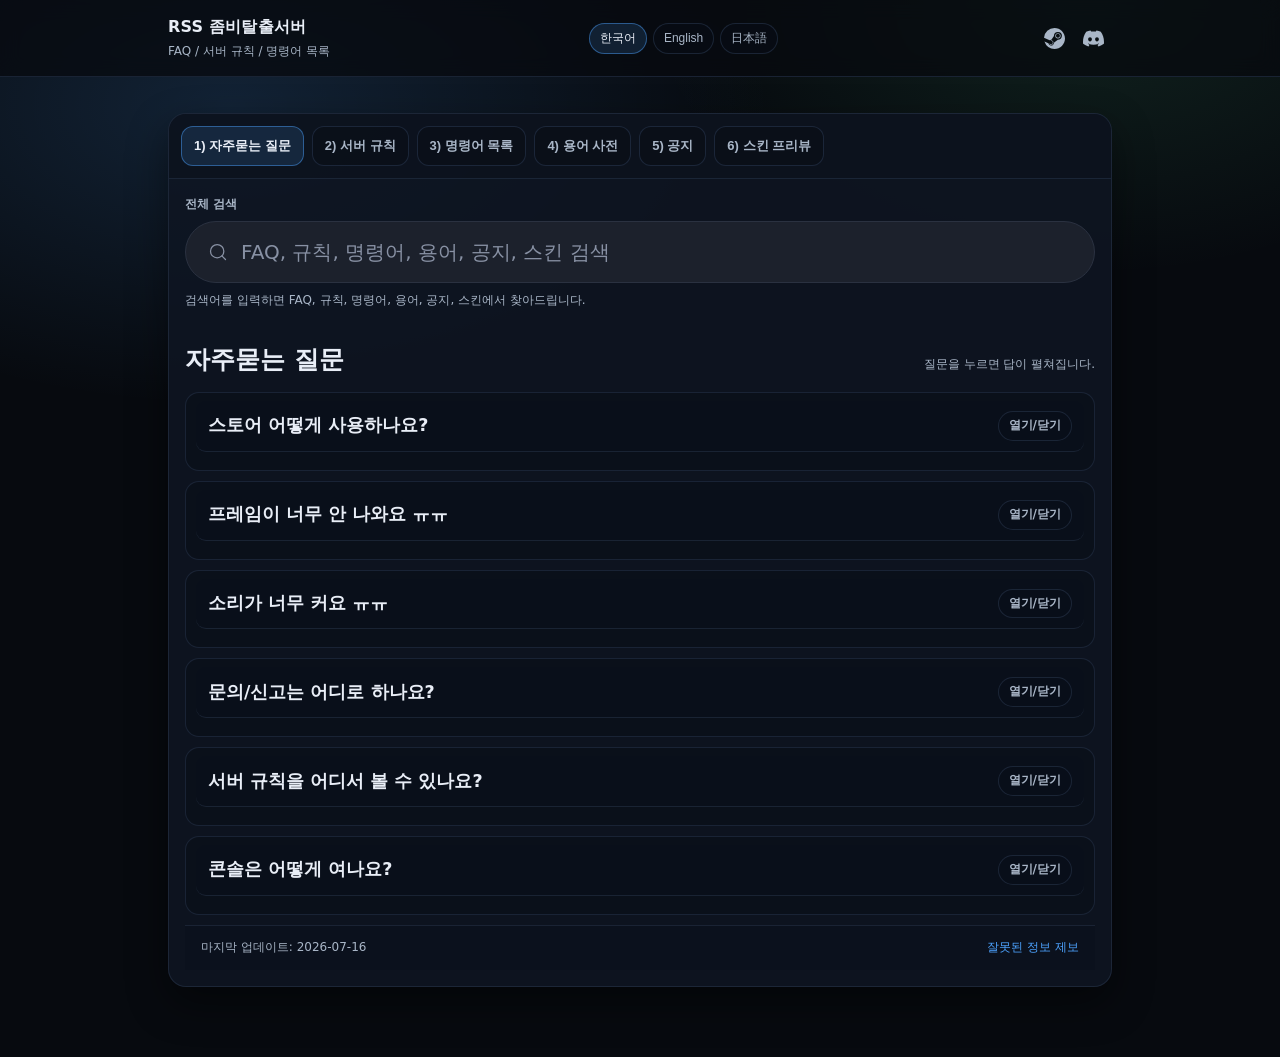
==== commit 275f0f95: "feat(rules): add multilingual server rules" ====
--- a/index.html
+++ b/index.html
@@ -62,23 +62,26 @@
         <button id="tab-faq" class="tab active" data-tab="faq" role="tab" aria-selected="true" aria-controls="faq" tabindex="0">
           <span data-lang="tab_faq">1) 자주묻는 질문</span>
         </button>
+        <button id="tab-rules" class="tab" data-tab="rules" role="tab" aria-selected="false" aria-controls="rules" tabindex="-1">
+          <span data-lang="tab_rules">2) 서버 규칙</span>
+        </button>
         <button id="tab-cmds" class="tab" data-tab="cmds" role="tab" aria-selected="false" aria-controls="cmds" tabindex="-1">
-          <span data-lang="tab_cmds">2) 명령어 목록</span>
+          <span data-lang="tab_cmds">3) 명령어 목록</span>
         </button>
         <button id="tab-guide" class="tab" data-tab="guide" role="tab" aria-selected="false" aria-controls="guide" tabindex="-1">
-          <span data-lang="tab_guide">3) 용어 사전</span>
+          <span data-lang="tab_guide">4) 용어 사전</span>
         </button>
         <button id="tab-news" class="tab" data-tab="news" role="tab" aria-selected="false" aria-controls="news" tabindex="-1">
-          <span data-lang="tab_news">4) 공지</span>
+          <span data-lang="tab_news">5) 공지</span>
         </button>
         <button id="tab-skins" class="tab" data-tab="skins" role="tab" aria-selected="false" aria-controls="skins" tabindex="-1">
-          <span data-lang="tab_skins">5) 스킨 프리뷰</span>
+          <span data-lang="tab_skins">6) 스킨 프리뷰</span>
         </button>
       </div>
 
       <div class="global-search-wrap">
         <label class="term-search-label" for="globalSearch" data-lang="global_search_label">전체 검색</label>
-        <input id="globalSearch" class="term-search" type="search" data-lang-placeholder="global_search_placeholder" placeholder="FAQ, 명령어, 용어, 공지, 스킨 검색" autocomplete="off" />
+        <input id="globalSearch" class="term-search" type="search" data-lang-placeholder="global_search_placeholder" placeholder="FAQ, 규칙, 명령어, 용어, 공지, 스킨 검색" autocomplete="off" />
         <div id="globalSearchResults" class="global-search-results" aria-live="polite"></div>
       </div>
 
@@ -98,6 +101,23 @@
         </footer>
       </section>
 
+      <!-- 서버 규칙 -->
+      <section id="rules" class="panel" role="tabpanel" aria-labelledby="tab-rules" hidden>
+        <div class="section-title">
+          <h2 id="rulesPageTitle" data-lang="rules_title">서버 규칙</h2>
+          <div class="hint" data-lang="rules_hint">서버 이용 전 반드시 확인해주세요.</div>
+        </div>
+
+        <div id="rulesContent" class="rules-content">
+          <p class="rules-loading" data-lang="rules_loading">규칙을 불러오는 중...</p>
+        </div>
+
+        <footer>
+          <span><span data-lang="last_update">마지막 업데이트:</span> <span id="rulesLastUpdate">-</span></span>
+          <a href="https://discord.gg/rssze" target="_blank" rel="noopener noreferrer" data-lang="report_issue">잘못된 정보 제보</a>
+        </footer>
+      </section>
+
       <!-- 명령어 -->
       <section id="cmds" class="panel" role="tabpanel" aria-labelledby="tab-cmds" hidden>
         <div class="section-title">
@@ -162,7 +182,7 @@
           <h2 data-lang="skins_title">스킨 프리뷰</h2>
           <div class="skin-section-tools">
             <div class="hint" data-lang="skins_hint">인간, 좀비, 무기 스킨을 종류별로 확인할 수 있습니다.</div>
-            <a class="skin-admin-link" href="https://app.pagescms.org/sj58320/test/feat%2Fskin-preview-cms" target="_blank" rel="noopener noreferrer" data-lang="skins_manage">관리하기</a>
+            <a class="skin-admin-link" href="https://app.pagescms.org/sj58320/test/main" target="_blank" rel="noopener noreferrer" data-lang="skins_manage">관리하기</a>
           </div>
         </div>
 
--- a/assets/css/style.css
+++ b/assets/css/style.css
@@ -151,6 +151,7 @@
 .global-search-group,
 .global-search-item{--search-rgb:77,163,255}
 [data-search-type="command"]{--search-rgb:83,210,140}
+[data-search-type="rule"]{--search-rgb:255,104,104}
 [data-search-type="term"]{--search-rgb:194,140,255}
 [data-search-type="news"]{--search-rgb:255,180,84}
 [data-search-type="skin"]{--search-rgb:255,122,168}
@@ -259,6 +260,89 @@
   border-color:rgba(77,163,255,.72);
   background:rgba(77,163,255,.2);
   filter:brightness(1.08);
+}
+
+.rules-content{
+  display:grid;
+  gap:14px;
+}
+.rules-warning{
+  padding:13px 15px;
+  border:1px solid rgba(255,104,104,.42);
+  border-left:4px solid rgb(255,104,104);
+  border-radius:12px;
+  background:rgba(255,104,104,.09);
+  color:var(--text);
+  font-weight:700;
+}
+.rules-section{
+  padding:15px;
+  border:1px solid rgba(31,42,61,.9);
+  border-radius:14px;
+  background:rgba(7,10,15,.28);
+}
+.rules-section > h3{
+  margin:0 0 12px;
+  color:var(--text);
+  font-size:18px;
+}
+.rules-list{
+  display:grid;
+  gap:9px;
+  margin:0;
+  padding-left:28px;
+}
+.rules-list > li::marker{
+  color:rgb(255,130,130);
+  font-weight:800;
+}
+.rule-item{
+  padding:11px 12px;
+  border:1px solid rgba(31,42,61,.78);
+  border-radius:11px;
+  background:rgba(15,21,34,.62);
+}
+.rule-item-header{
+  display:flex;
+  align-items:flex-start;
+  justify-content:space-between;
+  gap:10px;
+}
+.rule-item h4{
+  margin:0;
+  color:var(--text);
+  font-size:14px;
+}
+.rule-item p{
+  margin:6px 0 0;
+  color:var(--muted);
+  line-height:1.65;
+}
+.rule-share{
+  flex:0 0 auto;
+}
+.rules-examples{
+  list-style-type:"–  ";
+}
+.rules-note,
+.rules-other p{
+  margin:12px 0 0;
+  color:var(--muted);
+  line-height:1.65;
+}
+.rules-note{
+  padding-top:12px;
+  border-top:1px solid rgba(31,42,61,.72);
+}
+.rules-other{
+  border-color:rgba(255,180,84,.34);
+  background:rgba(255,180,84,.055);
+}
+.rules-other > h3{color:rgb(255,190,105)}
+.rules-other p{margin:0}
+.rules-loading{
+  margin:0;
+  color:var(--muted);
 }
 
 .quick-start{
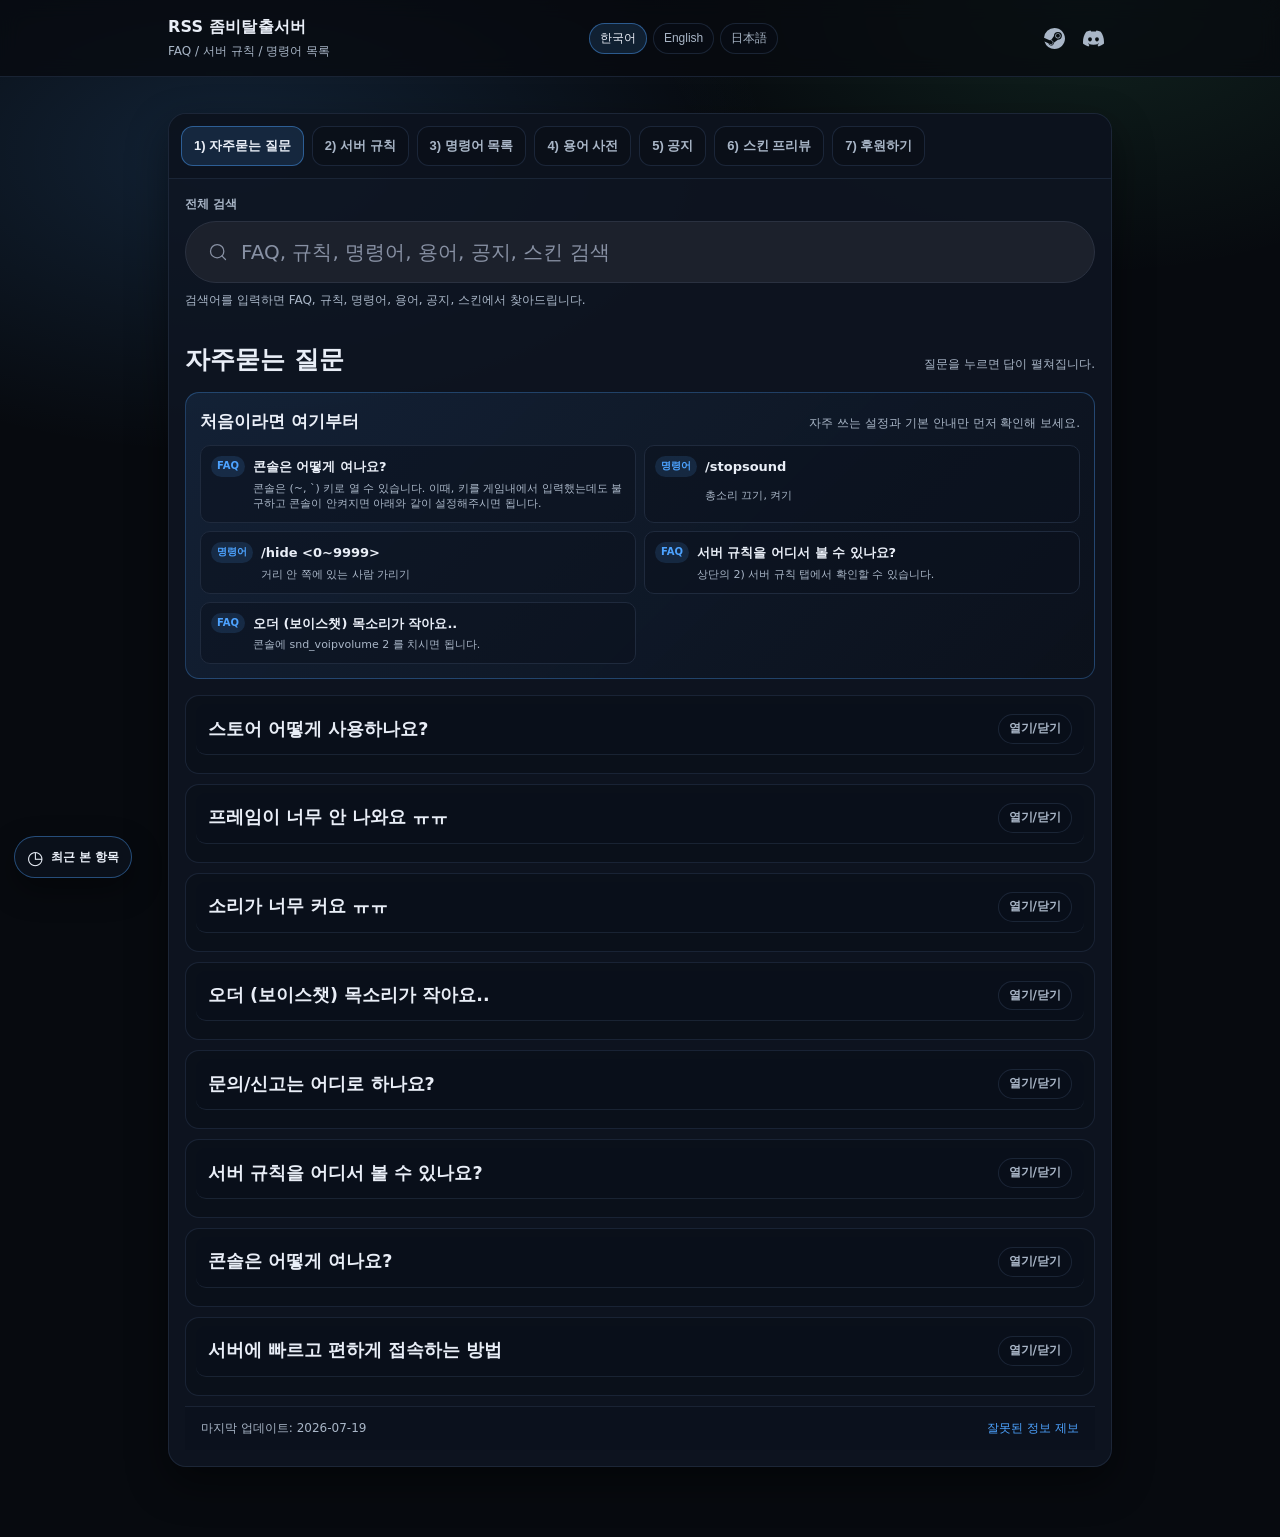
==== commit 438b497e: "feat: add donation content and recent history" ====
--- a/index.html
+++ b/index.html
@@ -76,6 +76,9 @@
         </button>
         <button id="tab-skins" class="tab" data-tab="skins" role="tab" aria-selected="false" aria-controls="skins" tabindex="-1">
           <span data-lang="tab_skins">6) 스킨 프리뷰</span>
+        </button>
+        <button id="tab-support" class="tab" data-tab="support" role="tab" aria-selected="false" aria-controls="support" tabindex="-1">
+          <span data-lang="tab_support">7) 후원하기</span>
         </button>
       </div>
 
@@ -230,14 +233,71 @@
           <a href="https://discord.gg/rssze" target="_blank" rel="noopener noreferrer" data-lang="report_issue">잘못된 정보 제보</a>
         </footer>
       </section>
+
+      <!-- Support and VIP benefits -->
+      <section id="support" class="panel" role="tabpanel" aria-labelledby="tab-support" hidden>
+        <div class="section-title">
+          <h2 data-lang="support_title">후원하기</h2>
+          <div class="hint" data-lang="support_hint">지역에 맞는 후원 방법과 VIP 혜택을 확인하세요.</div>
+        </div>
+
+        <div id="supportContent" class="support-content">
+          <p class="support-empty" data-lang="support_loading">후원 정보를 불러오는 중...</p>
+        </div>
+
+        <footer>
+          <span><span data-lang="last_update">마지막 업데이트:</span> <span id="supportLastUpdate">-</span></span>
+          <a href="https://discord.gg/rssze" target="_blank" rel="noopener noreferrer" data-lang="support_contact">후원 문의</a>
+        </footer>
+      </section>
     </div>
   </main>
+  <button
+    id="recentViewsToggle"
+    class="recent-views-toggle"
+    type="button"
+    aria-expanded="false"
+    aria-controls="recentViewsPanel"
+  >
+    <span class="recent-views-toggle-icon" aria-hidden="true">◷</span>
+    <span class="recent-views-toggle-label" data-lang="recent_views_toggle">최근 본 항목</span>
+  </button>
+  <div id="recentViewsBackdrop" class="recent-views-backdrop" aria-hidden="true"></div>
+  <aside
+    id="recentViewsPanel"
+    class="recent-views-panel"
+    role="dialog"
+    aria-modal="true"
+    aria-labelledby="recentViewsTitle"
+    aria-hidden="true"
+  >
+    <div class="recent-views-header">
+      <div>
+        <h2 id="recentViewsTitle" data-lang="recent_views_title">최근 본 항목</h2>
+        <p data-lang="recent_views_hint">이 브라우저에서 최근에 확인한 항목입니다.</p>
+      </div>
+      <button id="recentViewsClose" class="recent-views-close" type="button"
+        data-lang-aria="recent_views_close" aria-label="최근 본 항목 닫기">×</button>
+    </div>
+    <ol id="recentViewsList" class="recent-views-list"></ol>
+    <p id="recentViewsEmpty" class="recent-views-empty" data-lang="recent_views_empty">아직 확인한 항목이 없습니다.</p>
+    <button id="recentViewsClear" class="recent-views-clear" type="button" data-lang="recent_views_clear">기록 전체 삭제</button>
+  </aside>
   <dialog id="skinImageDialog" class="skin-image-dialog" aria-labelledby="skinImageDialogCaption">
     <button id="skinImageDialogClose" class="skin-image-dialog-close" type="button" data-lang-aria="skins_modal_close" aria-label="이미지 닫기">×</button>
     <figure>
       <img id="skinImageDialogImage" src="" alt="" />
       <figcaption id="skinImageDialogCaption"></figcaption>
     </figure>
+  </dialog>
+  <dialog id="supportCommandDialog" class="support-command-dialog" aria-labelledby="supportCommandDialogTitle" aria-describedby="supportCommandDialogDescription">
+    <button id="supportCommandDialogClose" class="support-command-dialog-close" type="button"
+      data-lang-aria="support_command_modal_close" aria-label="명령어 창 닫기">×</button>
+    <div class="support-command-dialog-header">
+      <h2 id="supportCommandDialogTitle"></h2>
+      <p id="supportCommandDialogDescription"></p>
+    </div>
+    <div id="supportCommandDialogContent" class="support-command-dialog-content"></div>
   </dialog>
   <button
     id="backToTop"
--- a/assets/css/style.css
+++ b/assets/css/style.css
@@ -49,6 +49,7 @@
   max-width:none;
 }
 body[data-active-tab="skins"] .wrap{max-width:1500px}
+body[data-active-tab="support"] .wrap{max-width:1160px}
 body.news-resizing{cursor:ew-resize; user-select:none}
 body.news-resizing .wrap{transition:none}
 header{
@@ -135,7 +136,8 @@
 .global-search-wrap{
   padding:16px 16px 0;
 }
-body[data-active-tab="skins"] .global-search-wrap{display:none}
+body[data-active-tab="skins"] .global-search-wrap,
+body[data-active-tab="support"] .global-search-wrap{display:none}
 .global-search-wrap .term-search{margin-bottom:0}
 .global-search-results{margin-top:8px}
 .global-search-summary{
@@ -755,6 +757,163 @@
 .term-row:hover .share-button{opacity:.85}
 .deep-link-target{outline:2px solid rgba(77,163,255,.7); outline-offset:4px}
 
+/* Recently viewed */
+body.recent-views-open{overflow:hidden}
+.recent-views-toggle,
+button.recent-views-toggle{
+  position:fixed;
+  z-index:45;
+  left:max(14px,env(safe-area-inset-left));
+  bottom:max(22px,env(safe-area-inset-bottom));
+  display:flex;
+  width:auto;
+  min-height:42px;
+  margin:0;
+  padding:8px 12px;
+  align-items:center;
+  gap:7px;
+  border:1px solid rgba(77,163,255,.42);
+  border-radius:999px;
+  background:rgba(11,17,28,.94);
+  box-shadow:0 12px 30px rgba(0,0,0,.38);
+  color:var(--text);
+  font-family:inherit;
+  font-size:12px;
+  font-weight:700;
+  line-height:1.2;
+  cursor:pointer;
+  backdrop-filter:blur(10px);
+  transition:border-color .15s ease,background-color .15s ease,transform .15s ease;
+}
+.recent-views-toggle:hover,
+.recent-views-toggle:focus-visible,
+button.recent-views-toggle:hover,
+button.recent-views-toggle:focus-visible{
+  border-color:var(--accent);
+  background:rgba(21,53,89,.96);
+  box-shadow:0 12px 30px rgba(0,0,0,.38);
+  transform:translateY(-1px);
+}
+.recent-views-toggle-icon{font-size:19px; font-weight:400; line-height:1}
+.recent-views-backdrop{
+  position:fixed;
+  z-index:50;
+  inset:0;
+  background:rgba(0,0,0,.58);
+  opacity:0;
+  visibility:hidden;
+  pointer-events:none;
+  transition:opacity .18s ease,visibility .18s;
+}
+.recent-views-panel{
+  position:fixed;
+  z-index:55;
+  inset:0 auto 0 0;
+  display:flex;
+  width:min(330px,calc(100vw - 36px));
+  padding:20px 16px max(18px,env(safe-area-inset-bottom));
+  flex-direction:column;
+  border-right:1px solid rgba(77,163,255,.32);
+  background:rgba(11,17,28,.985);
+  box-shadow:24px 0 70px rgba(0,0,0,.55);
+  transform:translateX(-105%);
+  visibility:hidden;
+  pointer-events:none;
+  transition:transform .2s ease,visibility .2s;
+}
+body.recent-views-open .recent-views-backdrop{opacity:1; visibility:visible; pointer-events:auto}
+body.recent-views-open .recent-views-panel{transform:translateX(0); visibility:visible; pointer-events:auto}
+.recent-views-header{display:flex; align-items:flex-start; justify-content:space-between; gap:12px; padding:2px 2px 15px}
+.recent-views-header h2{margin:0; color:var(--text); font-size:19px}
+.recent-views-header p{margin:3px 0 0; color:var(--muted); font-size:11px; line-height:1.45}
+.recent-views-close,
+button.recent-views-close{
+  display:grid;
+  width:34px;
+  min-width:34px;
+  height:34px;
+  margin:0;
+  padding:0;
+  place-items:center;
+  border:1px solid transparent;
+  border-radius:9px;
+  background:transparent;
+  box-shadow:none;
+  color:var(--muted);
+  font-size:23px;
+  line-height:1;
+  cursor:pointer;
+}
+.recent-views-close:hover,.recent-views-close:focus-visible{border-color:rgba(77,163,255,.45); background:rgba(77,163,255,.08); color:var(--text)}
+.recent-views-list{display:grid; gap:8px; margin:0; padding:0; overflow:auto; list-style:none}
+.recent-view-item{--recent-rgb:77,163,255; display:grid; grid-template-columns:minmax(0,1fr) 32px; gap:5px}
+.recent-view-item[data-recent-type="command"]{--recent-rgb:83,210,140}
+.recent-view-item[data-recent-type="rule"]{--recent-rgb:255,104,104}
+.recent-view-item[data-recent-type="term"]{--recent-rgb:194,140,255}
+.recent-view-item[data-recent-type="news"]{--recent-rgb:255,180,84}
+.recent-view-item[data-recent-type="skin"]{--recent-rgb:255,122,168}
+.recent-view-item[data-recent-type="support"]{--recent-rgb:183,136,255}
+.recent-view-open,
+button.recent-view-open{
+  display:grid;
+  grid-template-columns:auto minmax(0,1fr);
+  gap:8px;
+  width:100%;
+  min-height:46px;
+  margin:0;
+  padding:8px 10px;
+  align-items:center;
+  border:1px solid rgba(var(--recent-rgb),.24);
+  border-left:3px solid rgba(var(--recent-rgb),.72);
+  border-radius:10px;
+  background:rgba(7,10,15,.48);
+  box-shadow:none;
+  color:var(--text);
+  text-align:left;
+  cursor:pointer;
+}
+.recent-view-open:hover,.recent-view-open:focus-visible{border-color:rgba(var(--recent-rgb),.68); background:rgba(var(--recent-rgb),.09)}
+.recent-view-type{padding:2px 7px; border-radius:999px; background:rgba(var(--recent-rgb),.14); color:rgb(var(--recent-rgb)); font-size:10px; font-weight:800}
+.recent-view-title{min-width:0; overflow:hidden; font-size:12px; font-weight:700; text-overflow:ellipsis; white-space:nowrap}
+.recent-view-remove,
+button.recent-view-remove{
+  display:grid;
+  width:32px;
+  min-width:32px;
+  height:100%;
+  min-height:42px;
+  margin:0;
+  padding:0;
+  place-items:center;
+  border:1px solid transparent;
+  border-radius:9px;
+  background:transparent;
+  box-shadow:none;
+  color:var(--muted);
+  font-size:18px;
+  cursor:pointer;
+}
+.recent-view-remove:hover,.recent-view-remove:focus-visible{border-color:rgba(255,104,104,.4); background:rgba(255,104,104,.08); color:#ff8f8f}
+.recent-views-empty{margin:auto 0; padding:28px 12px; color:var(--muted); font-size:12px; text-align:center}
+.recent-views-clear,
+button.recent-views-clear{
+  width:100%;
+  min-height:38px;
+  margin:auto 0 0;
+  padding:8px 12px;
+  border:1px solid rgba(255,104,104,.3);
+  border-radius:9px;
+  background:rgba(255,104,104,.06);
+  box-shadow:none;
+  color:#ffaaaa;
+  font-family:inherit;
+  font-size:11px;
+  font-weight:700;
+  line-height:1.3;
+  cursor:pointer;
+}
+.recent-views-clear:hover,.recent-views-clear:focus-visible{border-color:rgba(255,104,104,.6); background:rgba(255,104,104,.12)}
+
 .back-to-top,
 button.back-to-top{
   position:fixed;
@@ -786,6 +945,8 @@
 }
 .back-to-top.show,
 button.back-to-top.show{transform:translate(-50%,0); opacity:1; visibility:visible; pointer-events:auto}
+body.recent-views-open .back-to-top,
+body.recent-views-open button.back-to-top{opacity:0; visibility:hidden; pointer-events:none}
 .back-to-top:hover,
 .back-to-top:focus-visible,
 button.back-to-top:hover,
@@ -827,6 +988,20 @@
 }
 
 @media (max-width: 700px) {
+  .recent-views-toggle,
+  button.recent-views-toggle{width:46px; min-width:46px; height:46px; padding:0; justify-content:center}
+  .recent-views-toggle-label{position:absolute; width:1px; height:1px; padding:0; overflow:hidden; clip:rect(0,0,0,0); white-space:nowrap; border:0}
+  .recent-views-panel{
+    inset:auto 8px max(8px,env(safe-area-inset-bottom));
+    width:auto;
+    max-height:min(72dvh,620px);
+    border:1px solid rgba(77,163,255,.32);
+    border-radius:16px;
+    box-shadow:0 -18px 60px rgba(0,0,0,.6);
+    transform:translateY(calc(100% + 24px));
+  }
+  body.recent-views-open .recent-views-panel{transform:translateY(0)}
+
   .top {
     flex-wrap: wrap;
     justify-content: flex-start;
@@ -867,6 +1042,11 @@
   border: 1px solid var(--line);
   border-radius: 6px;
   background: #fff;
+}
+
+.server-connect-image img {
+  width: auto;
+  max-width: 100%;
 }
 
 /* 용어 사전 */
@@ -1490,6 +1670,228 @@
   background:rgba(77,163,255,.18);
 }
 
+/* Support */
+.support-content{display:grid; gap:28px}
+.support-section{display:grid; gap:12px}
+.support-section > h3{
+  margin:0;
+  color:var(--text);
+  font-size:19px;
+}
+.support-section-heading,
+.support-benefit-heading{
+  display:flex;
+  min-width:0;
+  align-items:center;
+  justify-content:space-between;
+  gap:8px;
+}
+.support-section-heading h3{margin:0; color:var(--text); font-size:19px}
+.support-benefit-heading .share-button{margin:-5px -5px -5px 0; flex:0 0 auto}
+.support-benefit-list li:hover .support-benefit-share{opacity:.85}
+.support-method-grid,
+.support-benefit-grid{
+  display:grid;
+  grid-template-columns:1fr;
+  gap:14px;
+}
+.support-method-card,
+.support-benefit-group{
+  min-width:0;
+  margin:0;
+  padding:18px;
+  border:1px solid var(--line);
+  border-radius:14px;
+  background:rgba(7,10,15,.36);
+  box-shadow:none;
+}
+.support-method-card{
+  position:relative;
+  overflow:hidden;
+}
+.support-method-card::before{
+  content:"";
+  position:absolute;
+  inset:0 auto 0 0;
+  width:4px;
+  background:var(--support-accent,var(--accent));
+}
+.support-method-kakao{--support-accent:#fee500}
+.support-method-kofi{--support-accent:#ff5e5b}
+.support-method-card h4,
+.support-benefit-group h4{
+  margin:0;
+  color:var(--text);
+  font-size:18px;
+}
+.support-method-description,
+.support-benefit-description{
+  margin:7px 0 0;
+  color:var(--muted);
+  font-size:13px;
+}
+.support-notice{
+  margin:14px 0 0;
+  padding:9px 11px;
+  border:1px solid rgba(255,196,92,.3);
+  border-radius:9px;
+  background:rgba(255,196,92,.07);
+  color:#ffe0a3;
+  font-size:12px;
+  font-weight:700;
+}
+.support-method-actions{display:flex; flex-wrap:wrap; gap:8px; margin-top:15px}
+.support-open-link,
+.support-copy-button{
+  display:inline-flex;
+  width:auto;
+  min-height:36px;
+  margin:0;
+  padding:7px 12px;
+  align-items:center;
+  justify-content:center;
+  border:1px solid rgba(77,163,255,.42);
+  border-radius:9px;
+  background:rgba(77,163,255,.1);
+  color:var(--text);
+  font-family:inherit;
+  font-size:12px;
+  font-weight:750;
+  line-height:1.4;
+  cursor:pointer;
+}
+.support-open-link::after{content:"↗"; margin-left:5px; color:var(--accent)}
+.support-open-link:hover,
+.support-open-link:focus-visible,
+.support-copy-button:hover,
+.support-copy-button:focus-visible{
+  border-color:rgba(77,163,255,.75);
+  background:rgba(77,163,255,.18);
+  text-decoration:none;
+}
+.support-benefit-group{border-top:3px solid var(--benefit-accent,var(--accent))}
+.support-benefit-included{--benefit-accent:var(--accent2)}
+.support-benefit-exclusive{--benefit-accent:#b788ff}
+.support-benefit-list{
+  display:grid;
+  gap:8px;
+  margin:15px 0 0;
+  padding:0;
+  list-style:none;
+}
+.support-benefit-included .support-benefit-list{
+  grid-template-columns:repeat(auto-fit,minmax(260px,1fr));
+}
+.support-benefit-list li{
+  padding:10px 12px;
+  border:1px solid rgba(31,42,61,.85);
+  border-radius:10px;
+  background:rgba(11,17,28,.55);
+}
+.support-benefit-list strong{color:var(--text); font-size:13px}
+.support-benefit-list p{margin:4px 0 0; color:var(--muted); font-size:12px}
+.support-command-trigger{
+  display:inline-flex;
+  width:auto;
+  min-height:30px;
+  margin:10px 0 0;
+  padding:5px 9px;
+  align-items:center;
+  border:1px solid rgba(77,163,255,.32);
+  border-radius:8px;
+  background:rgba(77,163,255,.07);
+  color:var(--accent);
+  font-size:11px;
+  font-weight:750;
+  cursor:pointer;
+}
+.support-command-trigger::after{content:"↗"; margin-left:6px; color:var(--accent)}
+.support-command-trigger:hover,
+.support-command-trigger:focus-visible{
+  border-color:rgba(77,163,255,.66);
+  background:rgba(77,163,255,.14);
+}
+.support-command-dialog{
+  width:min(92vw,620px);
+  max-width:none;
+  max-height:min(82vh,720px);
+  padding:22px;
+  overflow:auto;
+  border:1px solid rgba(77,163,255,.45);
+  border-radius:16px;
+  background:#0b111c;
+  color:var(--text);
+  box-shadow:0 24px 80px rgba(0,0,0,.72);
+}
+.support-command-dialog::backdrop{background:rgba(0,0,0,.72); backdrop-filter:blur(3px)}
+.support-command-dialog-header{padding-right:34px}
+.support-command-dialog-header h2{margin:0; color:var(--text); font-size:22px}
+.support-command-dialog-header p{margin:5px 0 0; color:var(--muted); font-size:13px}
+.support-command-dialog-content{display:grid; gap:9px; margin-top:16px}
+.support-command-dialog-close{
+  position:absolute;
+  top:10px;
+  right:10px;
+  display:grid;
+  width:34px;
+  min-height:34px;
+  margin:0;
+  padding:0;
+  place-items:center;
+  border:1px solid var(--line);
+  border-radius:999px;
+  background:#101722;
+  color:var(--text);
+  font-size:23px;
+  line-height:1;
+}
+.support-command-dialog-close:hover,.support-command-dialog-close:focus-visible{
+  border-color:var(--accent);
+  background:rgba(77,163,255,.18);
+}
+.support-benefit-command{
+  display:grid;
+  grid-template-columns:minmax(210px,auto) minmax(0,1fr) auto;
+  align-items:center;
+  gap:8px 12px;
+  padding:8px 9px;
+  border:1px solid rgba(77,163,255,.2);
+  border-radius:9px;
+  background:rgba(7,11,18,.72);
+}
+.support-benefit-command code{
+  overflow-wrap:anywhere;
+  color:#cfe6ff;
+  font-size:12px;
+}
+.support-benefit-command span{color:var(--muted); font-size:12px}
+.support-command-copy{
+  width:auto;
+  min-height:32px;
+  margin:0;
+  padding:5px 10px;
+  border:1px solid rgba(77,163,255,.38);
+  border-radius:8px;
+  background:rgba(77,163,255,.1);
+  color:var(--text);
+  font-family:inherit;
+  font-size:11px;
+  font-weight:750;
+  cursor:pointer;
+}
+.support-command-copy:hover,.support-command-copy:focus-visible{
+  border-color:rgba(77,163,255,.72);
+  background:rgba(77,163,255,.18);
+}
+.support-empty{
+  margin:0;
+  padding:22px;
+  border:1px dashed var(--line);
+  border-radius:12px;
+  color:var(--muted);
+  text-align:center;
+}
+
 @media (hover:hover){
   .skin-card:hover{
     border-color:rgba(77,163,255,.38);
@@ -1509,6 +1911,11 @@
   .skin-character-previews{grid-template-columns:1fr}
   .skin-preview img,.skin-preview video{max-height:none}
   .skin-section-tools{width:100%; margin-left:0; justify-content:space-between}
+  .support-method-actions > *{flex:1 1 auto}
+  .support-benefit-included .support-benefit-list{grid-template-columns:1fr}
+  .support-command-dialog{width:calc(100vw - 28px); padding:20px 16px}
+  .support-benefit-command{grid-template-columns:minmax(0,1fr) auto}
+  .support-benefit-command span{grid-column:1 / -1; grid-row:2}
 }
 
 @media (min-width:1280px){
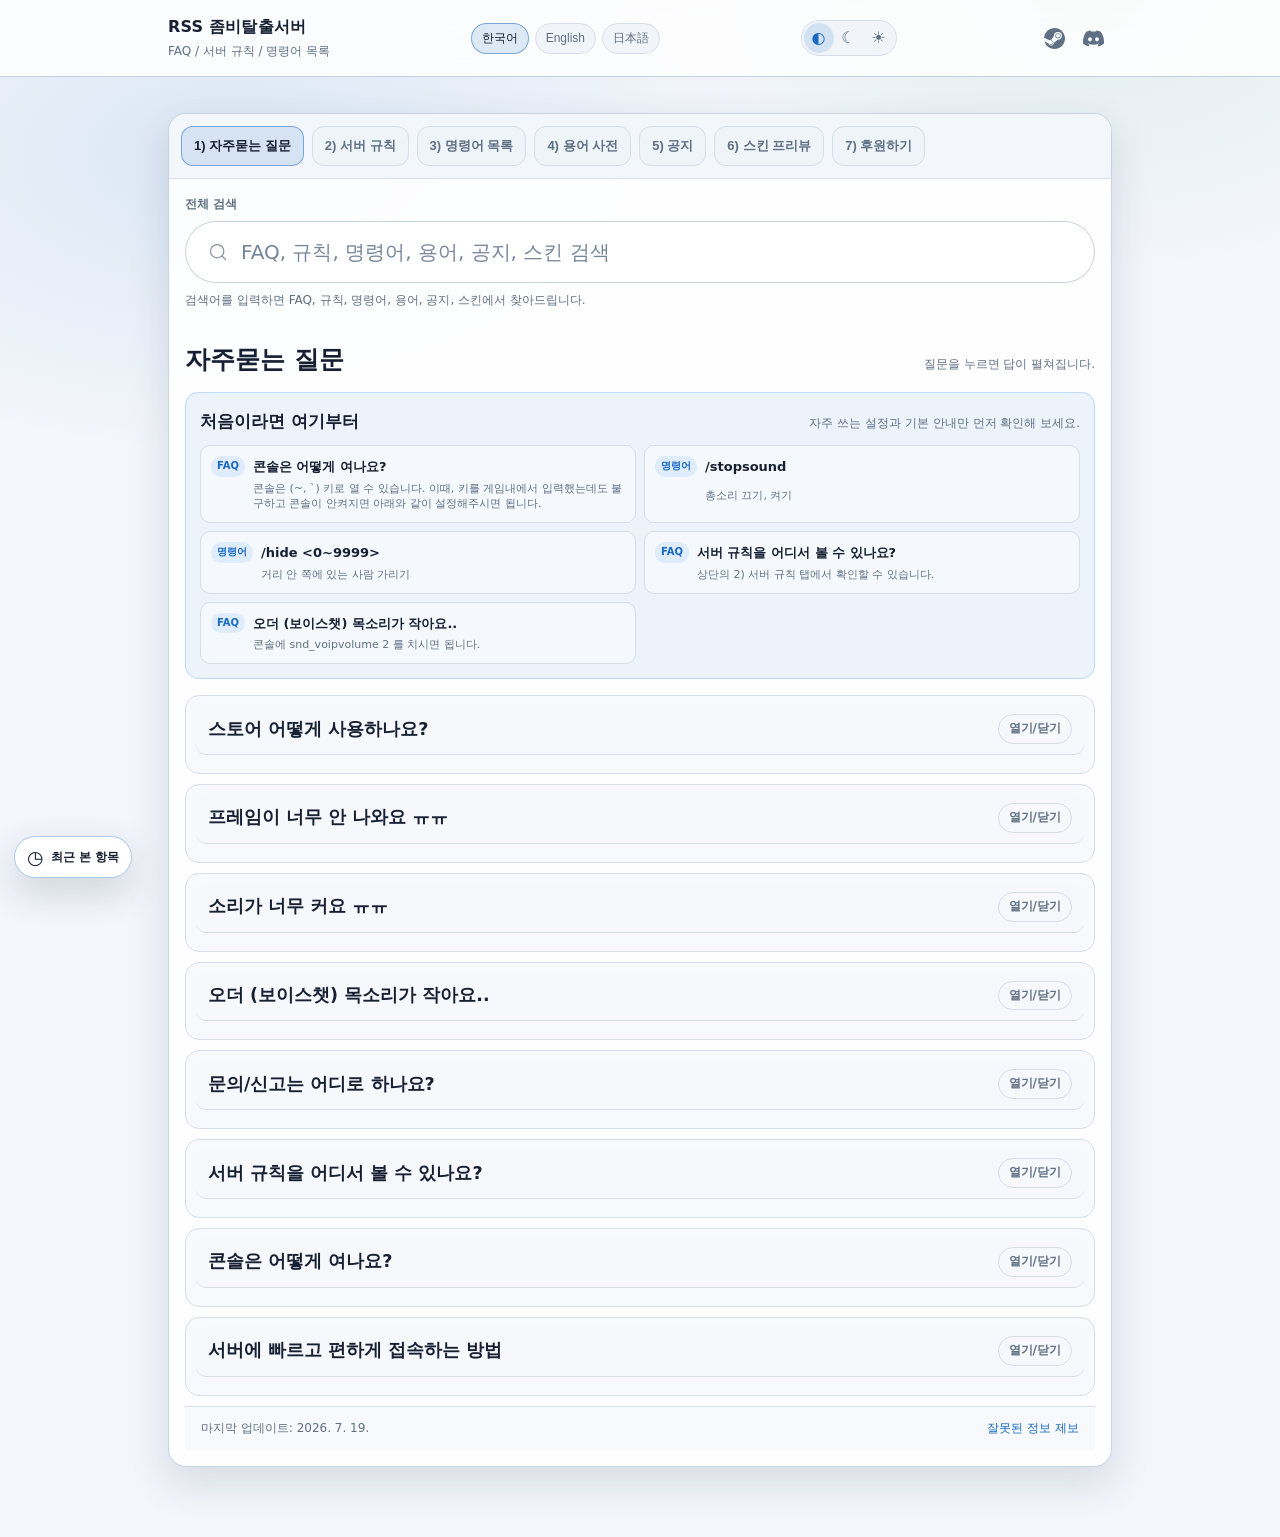
==== commit e1ce859d: "feat: add theme preferences and format update dates" ====
--- a/index.html
+++ b/index.html
@@ -12,6 +12,23 @@
   <meta property="og:description" content="FAQ, 명령어 목록, 좀비탈출 용어를 한곳에서 검색하세요." />
   <meta property="og:url" content="https://sj58320.github.io/test/" />
 
+  <script>
+    (() => {
+      try {
+        const saved = localStorage.getItem("themePreference");
+        const preference = ["default", "dark", "light"].includes(saved) ? saved : "default";
+        const resolved = preference === "default"
+          ? (matchMedia("(prefers-color-scheme: light)").matches ? "light" : "dark")
+          : preference;
+        document.documentElement.dataset.themePreference = preference;
+        document.documentElement.dataset.theme = resolved;
+      } catch (_error) {
+        document.documentElement.dataset.themePreference = "default";
+        document.documentElement.dataset.theme = "dark";
+      }
+    })();
+  </script>
+
   <!-- 스타일 css 경로 -->
   <link rel="stylesheet" href="assets/css/style.css" />
 
@@ -37,6 +54,17 @@
         <button class="langbtn active" data-lang="ko" aria-label="한국어" aria-pressed="true">한국어</button>
         <button class="langbtn" data-lang="en" aria-label="English" aria-pressed="false">English</button>
         <button class="langbtn" data-lang="jp" aria-label="日本語" aria-pressed="false">日本語</button>
+      </div>
+      <div class="theme-picker" role="group" data-lang-aria="theme_picker" aria-label="배경 테마">
+        <button class="theme-option" type="button" data-theme-choice="default" data-lang-aria="theme_default" aria-label="기본 테마" aria-pressed="true">
+          <span aria-hidden="true">◐</span>
+        </button>
+        <button class="theme-option" type="button" data-theme-choice="dark" data-lang-aria="theme_dark" aria-label="다크 테마" aria-pressed="false">
+          <span aria-hidden="true">☾</span>
+        </button>
+        <button class="theme-option" type="button" data-theme-choice="light" data-lang-aria="theme_light" aria-label="화이트 테마" aria-pressed="false">
+          <span aria-hidden="true">☀</span>
+        </button>
       </div>
       <div class="social-links">
         <a class="social-link steam-link" href="https://steamcommunity.com/groups/Revenant_Server"
--- a/assets/css/style.css
+++ b/assets/css/style.css
@@ -11,6 +11,19 @@
   --radius:18px;
   --news-panel-width:1160px;
 }
+html{color-scheme:dark}
+html[data-theme="light"]{
+  color-scheme:light;
+  --bg:#f3f6fb;
+  --panel:#ffffff;
+  --panel2:#f7f9fc;
+  --text:#172033;
+  --muted:#5f6f84;
+  --line:#d6deea;
+  --accent:#1769c2;
+  --accent2:#168452;
+  --shadow:0 16px 40px rgba(34,54,80,.14);
+}
 *{box-sizing:border-box}
 body{
   margin:0;
@@ -21,6 +34,7 @@
     radial-gradient(800px 500px at 85% 0%, rgba(83,210,140,.12), transparent 55%),
     var(--bg);
   line-height:1.65;
+  transition:color .18s ease,background-color .18s ease;
 }
 a{color:var(--accent); text-decoration:none}
 a:hover{text-decoration:underline}
@@ -564,6 +578,39 @@
   display:flex;
   gap:6px;
 }
+
+.theme-picker{
+  display:flex;
+  align-items:center;
+  padding:2px;
+  border:1px solid var(--line);
+  border-radius:999px;
+  background:rgba(11,17,28,.35);
+}
+.theme-option,
+button.theme-option{
+  display:grid;
+  width:30px;
+  min-width:30px;
+  height:30px;
+  min-height:30px;
+  margin:0;
+  padding:0;
+  place-items:center;
+  border:0;
+  border-radius:999px;
+  background:transparent;
+  box-shadow:none;
+  color:var(--muted);
+  font-family:inherit;
+  font-size:16px;
+  line-height:1;
+  cursor:pointer;
+}
+.theme-option:hover,
+.theme-option:focus-visible{background:rgba(77,163,255,.1); color:var(--text)}
+.theme-option.active,
+.theme-option[aria-pressed="true"]{background:rgba(77,163,255,.2); color:var(--accent)}
 
 .langbtn{
   padding:6px 10px;
@@ -1918,6 +1965,136 @@
   .support-benefit-command span{grid-column:1 / -1; grid-row:2}
 }
 
+/* White theme. Default follows the device preference in script.js. */
+html[data-theme="light"] body{
+  background:
+    radial-gradient(900px 500px at 18% 10%,rgba(23,105,194,.11),transparent 60%),
+    radial-gradient(800px 500px at 85% 0%,rgba(22,132,82,.08),transparent 55%),
+    var(--bg);
+}
+html[data-theme="light"] header{
+  background:rgba(255,255,255,.82);
+  border-bottom-color:rgba(190,202,218,.88);
+}
+html[data-theme="light"] .card{
+  background:rgba(255,255,255,.9);
+  border-color:rgba(198,209,224,.95);
+}
+html[data-theme="light"] .tabs{background:rgba(242,246,251,.9); border-bottom-color:var(--line)}
+html[data-theme="light"] :is(.tab,.langbtn,.theme-picker,.command-filter,.command-action,.skin-filter){
+  border-color:var(--line);
+  background:rgba(239,244,250,.88);
+  color:var(--muted);
+}
+html[data-theme="light"] :is(.tab,.langbtn,.command-filter,.skin-filter):hover,
+html[data-theme="light"] :is(.tab,.langbtn,.command-filter,.skin-filter):focus-visible{
+  border-color:rgba(23,105,194,.38);
+  background:rgba(23,105,194,.08);
+  color:var(--text);
+}
+html[data-theme="light"] :is(.tab,.langbtn,.command-filter).active,
+html[data-theme="light"] .tab[aria-selected="true"]{
+  border-color:rgba(23,105,194,.5);
+  background:rgba(23,105,194,.13);
+  color:var(--text);
+}
+html[data-theme="light"] .theme-option.active,
+html[data-theme="light"] .theme-option[aria-pressed="true"]{background:rgba(23,105,194,.14); color:var(--accent)}
+html[data-theme="light"] .social-link:hover,
+html[data-theme="light"] .social-link:focus-visible{background:rgba(23,105,194,.09)}
+
+html[data-theme="light"] :is(
+  .rules-section,.rule-item,.quick-start-item,details,details > summary,.chev,
+  .answer code,.answer pre,.tablewrap,th,.tag,footer,.image-link,.command-page,
+  .global-search-item,.recent-view-open,.term-notice,.term-empty,.term-loading,
+  .news-item,.skin-card,.skin-card-header,.support-method-card,.support-benefit-group,
+  .support-benefit-list li,.support-benefit-command
+){
+  border-color:var(--line);
+  background:rgba(247,249,252,.92);
+}
+html[data-theme="light"] :is(.quick-start,.term-section h3){background:rgba(23,105,194,.075)}
+html[data-theme="light"] .quick-start{background:linear-gradient(135deg,rgba(23,105,194,.08),rgba(255,255,255,.72))}
+html[data-theme="light"] :is(.quick-start-item,details > summary,.share-button,.related-link,.command-action):hover,
+html[data-theme="light"] :is(.quick-start-item,details > summary,.share-button,.related-link,.command-action):focus-visible{
+  background:rgba(23,105,194,.08);
+}
+html[data-theme="light"] .rules-warning{background:rgba(210,46,46,.07)}
+html[data-theme="light"] .rules-other{background:rgba(184,105,0,.06)}
+html[data-theme="light"] .subhead.vip{color:#10683f}
+
+html[data-theme="light"] .term-search{
+  border-color:#c8d2df;
+  background-color:#fff;
+  color:var(--text);
+}
+html[data-theme="light"] .term-search::placeholder{color:#76869a}
+html[data-theme="light"] .term-search:hover{border-color:#9dacbf}
+html[data-theme="light"] .term-table th,
+html[data-theme="light"] .term-table td{border-bottom-color:var(--line)}
+html[data-theme="light"] .term-table.striped tbody tr:nth-child(odd) > *{background:rgba(95,111,132,.045)}
+html[data-theme="light"] .term-alias-popover{
+  background:#fff;
+  box-shadow:0 10px 28px rgba(34,54,80,.18);
+}
+
+html[data-theme="light"] .news-content code{border-color:var(--line); background:#eef3f8; color:#1a4c80}
+html[data-theme="light"] .news-content pre{border-color:var(--line); background:#edf2f7}
+html[data-theme="light"] .news-item{box-shadow:inset 0 0 0 1px rgba(255,255,255,.7),0 8px 24px rgba(34,54,80,.08)}
+html[data-theme="light"] .skin-filter{background:#f1f5fa; color:#65768a}
+html[data-theme="light"] .skin-filter.active{background:rgba(23,105,194,.14); color:var(--text)}
+html[data-theme="light"] .skin-filter.active small{background:rgba(23,105,194,.12); color:var(--accent)}
+html[data-theme="light"] .skin-weapon-tabs .skin-filter.active{background:rgba(22,132,82,.12)}
+html[data-theme="light"] .skin-media-frame,
+html[data-theme="light"] :is(.skin-preview img,.skin-preview video){background:#edf2f7}
+html[data-theme="light"] :is(.skin-image-dialog,.support-command-dialog){background:#fff}
+html[data-theme="light"] :is(.skin-image-dialog-close,.support-command-dialog-close){background:#eef3f8}
+html[data-theme="light"] .support-notice{background:rgba(184,105,0,.07); color:#775000}
+html[data-theme="light"] .support-benefit-command code{color:#1a4c80}
+
+html[data-theme="light"] :is(.recent-views-toggle,.recent-views-panel,.back-to-top,.toast){
+  border-color:rgba(23,105,194,.36);
+  background:rgba(255,255,255,.96);
+  box-shadow:0 14px 36px rgba(34,54,80,.18);
+}
+html[data-theme="light"] .recent-views-backdrop{background:rgba(41,57,77,.28)}
+html[data-theme="light"] .recent-view-open{background:rgba(247,249,252,.96)}
+html[data-theme="light"] .recent-views-clear{background:rgba(210,46,46,.045)}
+html[data-theme="light"] :is(.back-to-top,.recent-views-toggle):hover,
+html[data-theme="light"] :is(.back-to-top,.recent-views-toggle):focus-visible{
+  border-color:rgba(23,105,194,.62);
+  background:#eef5fc;
+}
+
+@media (hover:hover){
+  html[data-theme="light"] details > summary:hover,
+  html[data-theme="light"] .quick-start-item:hover{
+    border-color:rgba(23,105,194,.55);
+    background:rgba(23,105,194,.11);
+  }
+  html[data-theme="light"] .news-item:hover{
+    border-color:rgba(23,105,194,.58);
+    background:rgba(224,238,253,.92);
+    box-shadow:inset 0 0 0 1px rgba(23,105,194,.12),0 10px 30px rgba(34,54,80,.13);
+  }
+  html[data-theme="light"] .skin-card:hover{
+    border-color:rgba(23,105,194,.52);
+    background:rgba(229,240,252,.9);
+  }
+  html[data-theme="light"] .global-search-results button.global-search-item:hover{
+    border-color:rgba(var(--search-rgb),.62);
+    background:rgba(var(--search-rgb),.12);
+  }
+  html[data-theme="light"] .recent-view-open:hover{
+    border-color:rgba(var(--recent-rgb),.62);
+    background:rgba(var(--recent-rgb),.11);
+  }
+  html[data-theme="light"] .image-link:hover{
+    border-color:rgba(23,105,194,.52);
+    background:rgba(23,105,194,.09);
+  }
+}
+
 @media (min-width:1280px){
   .term-search{
     min-height:62px;
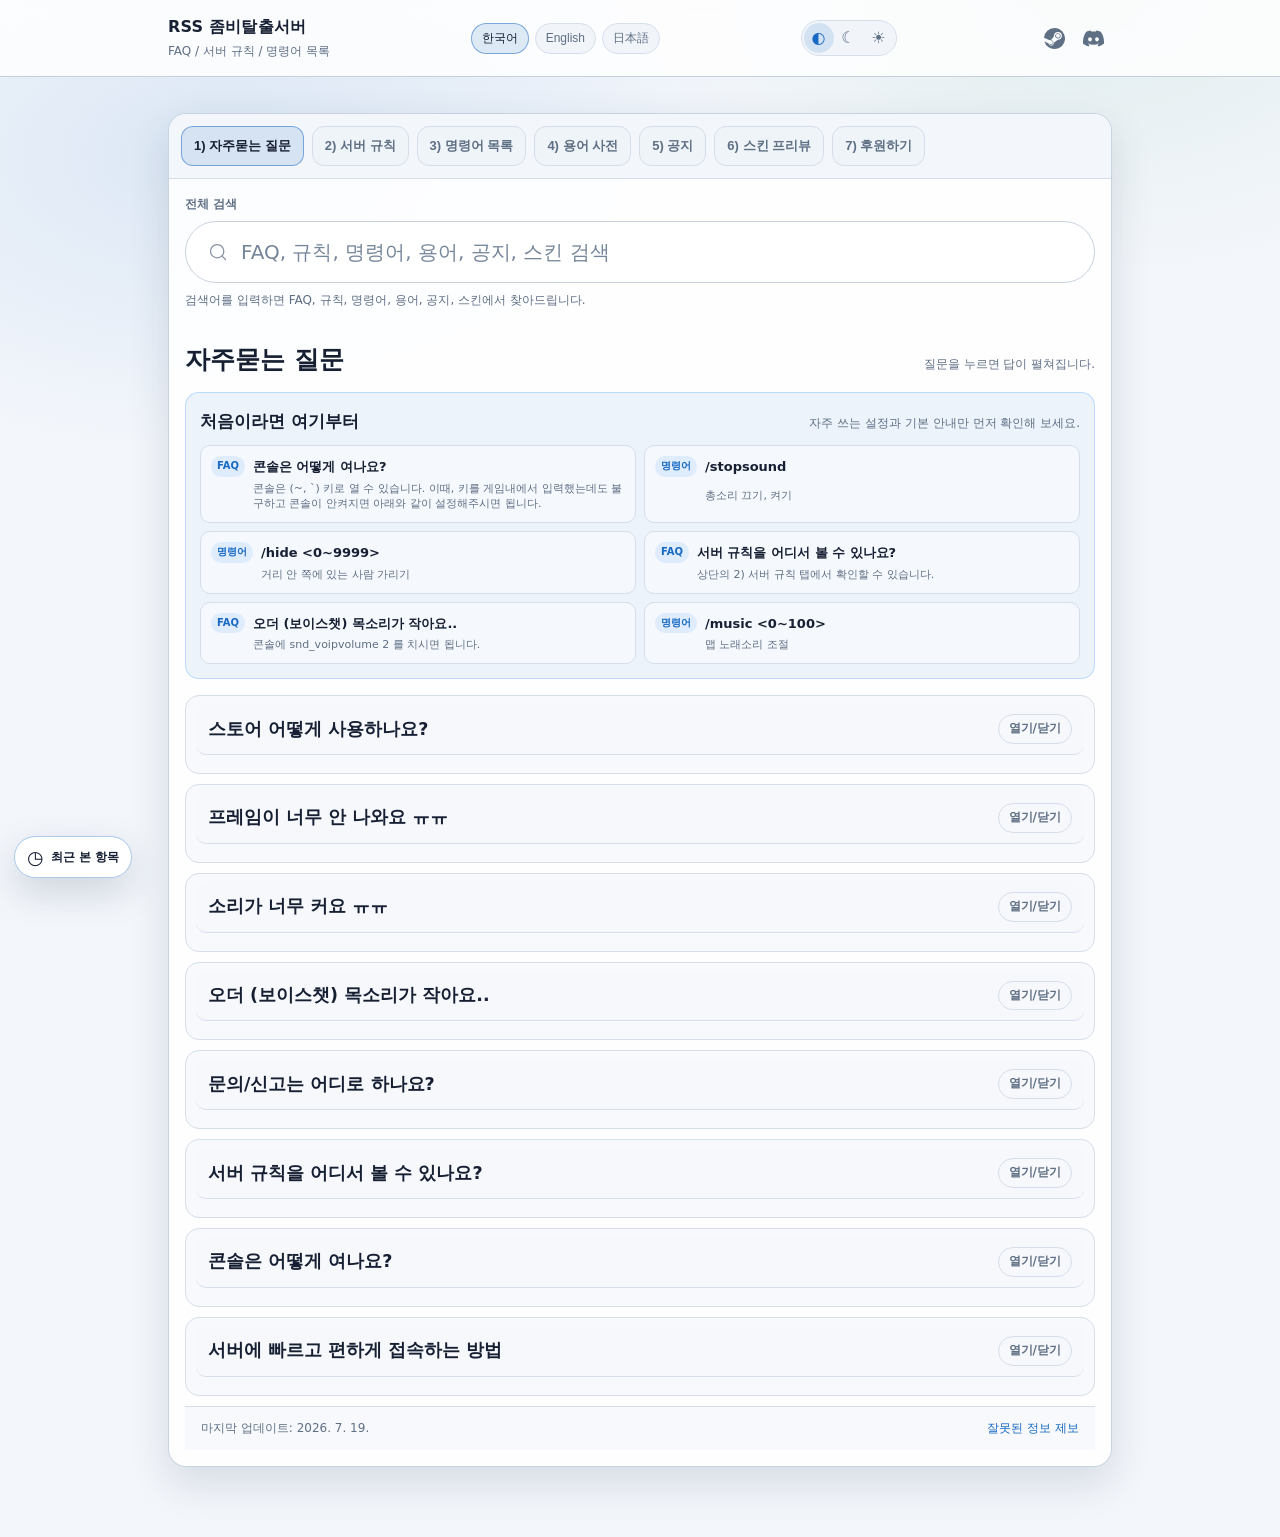
==== commit bd6c299e: "feat: add Discord spray previews" ====
--- a/index.html
+++ b/index.html
@@ -212,7 +212,7 @@
         <div class="section-title">
           <h2 data-lang="skins_title">스킨 프리뷰</h2>
           <div class="skin-section-tools">
-            <div class="hint" data-lang="skins_hint">인간, 좀비, 무기 스킨을 종류별로 확인할 수 있습니다.</div>
+            <div class="hint" data-lang="skins_hint">인간, 좀비, 무기 스킨과 스프레이를 종류별로 확인할 수 있습니다.</div>
             <a class="skin-admin-link" href="https://app.pagescms.org/sj58320/test/main" target="_blank" rel="noopener noreferrer" data-lang="skins_manage">관리하기</a>
           </div>
         </div>
@@ -224,6 +224,7 @@
               <button type="button" class="skin-filter active" data-skin-category="human" aria-pressed="true"><span data-lang="skins_category_human">인간</span><small id="skinCountHuman"></small></button>
               <button type="button" class="skin-filter" data-skin-category="zombie" aria-pressed="false"><span data-lang="skins_category_zombie">좀비</span><small id="skinCountZombie"></small></button>
               <button type="button" class="skin-filter" data-skin-category="weapon" aria-pressed="false"><span data-lang="skins_category_weapon">무기</span><small id="skinCountWeapon"></small></button>
+              <button type="button" class="skin-filter" data-skin-category="spray" aria-pressed="false"><span data-lang="skins_category_spray">스프레이</span><small id="skinCountSpray"></small></button>
             </div>
           </div>
           <div id="skinWeaponFilterGroup" class="skin-filter-group" hidden>
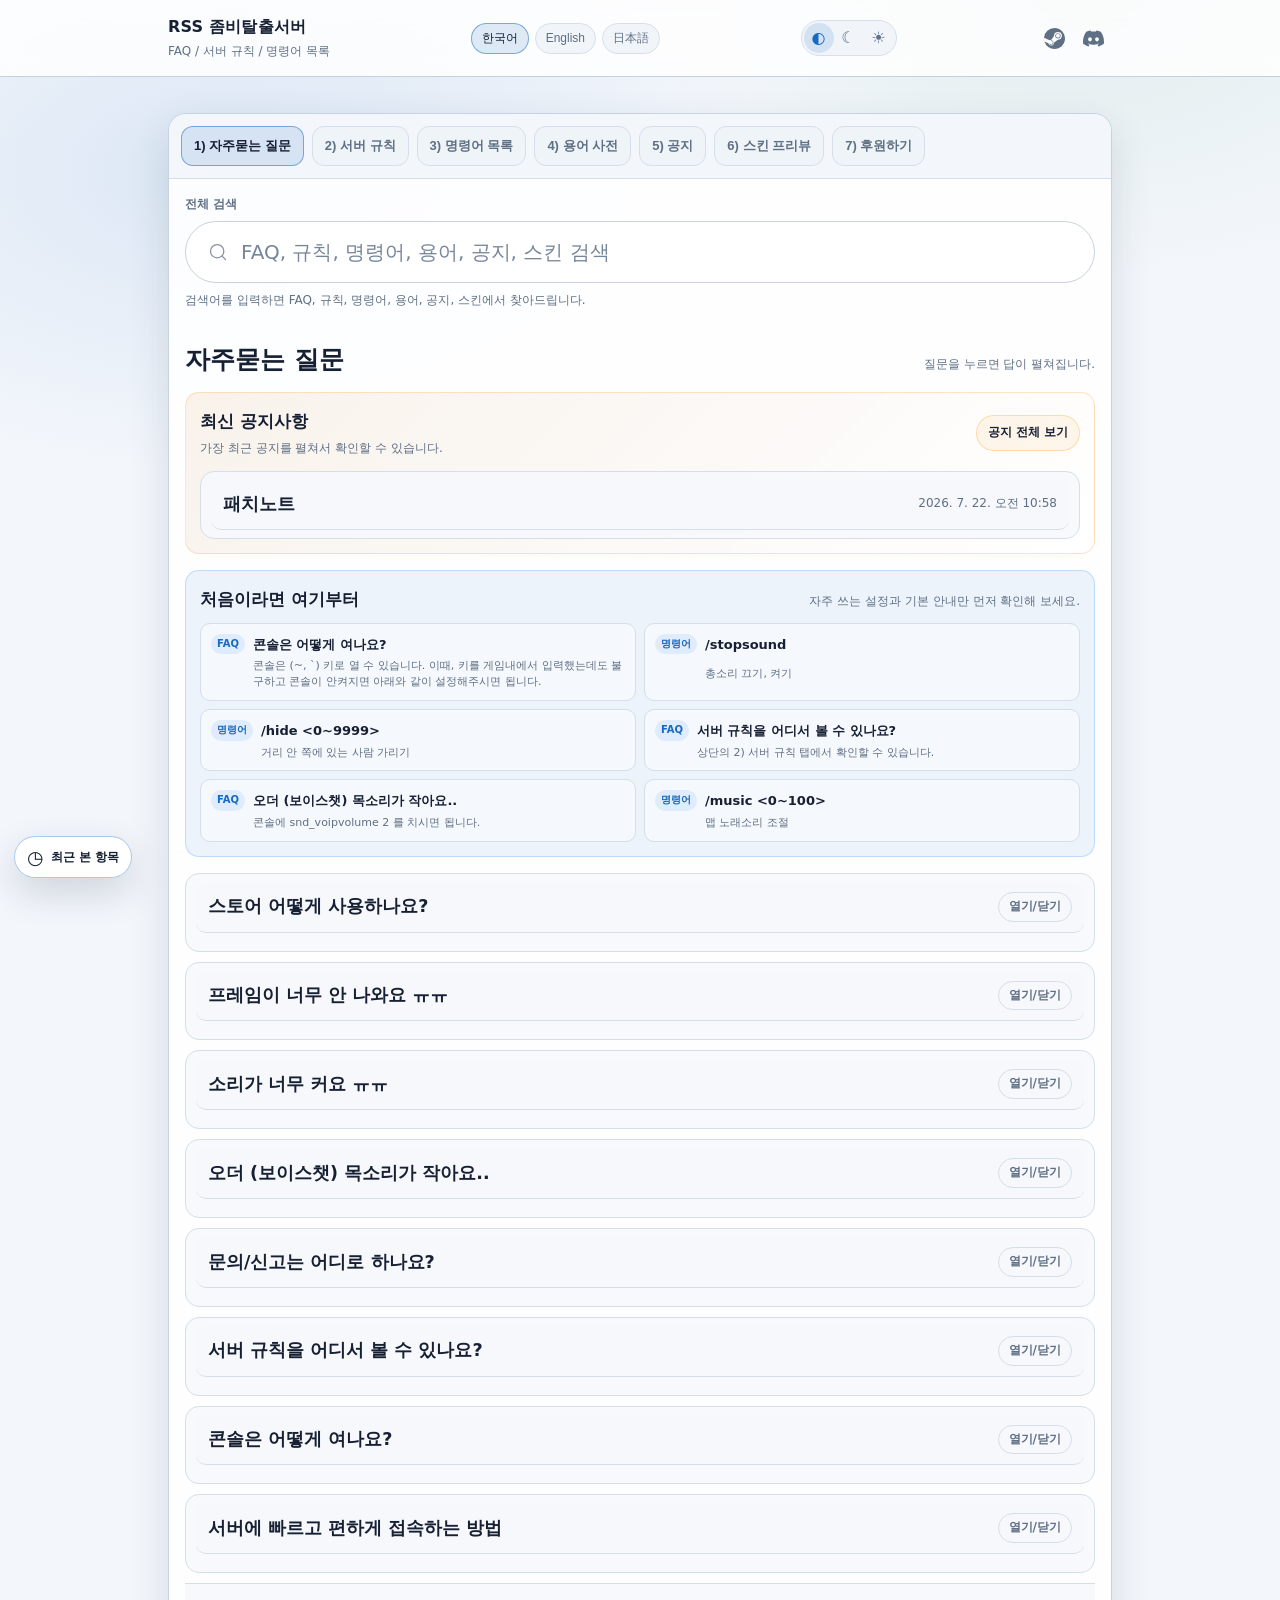
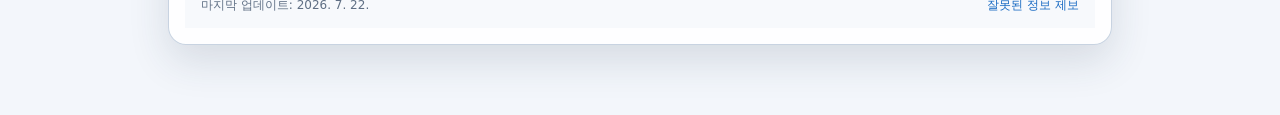
==== commit ef4fdb25: "Add latest news preview to FAQ" ====
--- a/index.html
+++ b/index.html
@@ -121,6 +121,7 @@
           <h2 data-lang="faq_title">자주묻는 질문</h2>
           <div class="hint" data-lang="faq_hint">질문을 누르면 답이 펼쳐집니다.</div>
         </div>
+        <section id="latestNewsPreview" class="latest-news-preview" aria-labelledby="latestNewsPreviewTitle"></section>
         <section id="quickStart" class="quick-start" aria-labelledby="quickStartTitle"></section>
       <!-- FAQ(Create) -->
         <div id="faqList" class="faq-list">
--- a/assets/css/style.css
+++ b/assets/css/style.css
@@ -391,6 +391,37 @@
 .quick-start-badge{grid-row:1 / span 2; align-self:start; padding:2px 6px; border-radius:999px; background:rgba(77,163,255,.14); color:var(--accent); font-size:10px; font-weight:750}
 .quick-start-item strong{overflow:hidden; text-overflow:ellipsis; white-space:nowrap; font-size:13px}
 .quick-start-snippet{display:-webkit-box; overflow:hidden; color:var(--muted); font-size:11px; line-height:1.45; -webkit-box-orient:vertical; -webkit-line-clamp:2}
+
+.latest-news-preview{
+  margin:0 0 16px;
+  padding:14px;
+  border:1px solid rgba(255,180,84,.34);
+  border-radius:14px;
+  background:linear-gradient(135deg,rgba(255,180,84,.1),rgba(7,10,15,.2));
+}
+.latest-news-preview:empty{display:none}
+.latest-news-preview-header{display:flex; align-items:center; justify-content:space-between; gap:14px}
+.latest-news-preview-header h3{margin:0; color:var(--text); font-size:17px}
+.latest-news-preview-header p{margin:4px 0 0; color:var(--muted); font-size:12px}
+.latest-news-open-tab{
+  flex:none;
+  padding:7px 11px;
+  border:1px solid rgba(255,180,84,.4);
+  border-radius:999px;
+  background:rgba(255,180,84,.1);
+  color:var(--text);
+  font:inherit;
+  font-size:12px;
+  font-weight:750;
+  cursor:pointer;
+}
+.latest-news-open-tab:hover,.latest-news-open-tab:focus-visible{border-color:rgb(255,180,84); color:rgb(255,200,125)}
+.latest-news-details{margin:12px 0 0}
+.latest-news-details:not([open]) > summary{margin-bottom:-2px; border-bottom-color:transparent}
+.latest-news-details > summary strong{min-width:0; overflow:hidden; text-overflow:ellipsis; white-space:nowrap}
+.latest-news-details > summary time{flex:none; color:var(--muted); font-size:12px; font-weight:500}
+.latest-news-body{padding:8px 2px 2px}
+.latest-news-body .news-content{padding:14px 0 2px; border:0; background:transparent}
 
 /* FAQ (Accordion) */
 details{
@@ -1065,6 +1096,8 @@
   .quick-start-heading{display:block}
   .quick-start-heading p{margin-top:4px}
   .quick-start-list{grid-template-columns:1fr}
+  .latest-news-preview-header{align-items:flex-start; flex-direction:column}
+  .latest-news-details > summary{align-items:flex-start; flex-direction:column}
 
   .command-row {
     grid-template-columns: 1fr;
@@ -2015,6 +2048,7 @@
 }
 html[data-theme="light"] :is(.quick-start,.term-section h3){background:rgba(23,105,194,.075)}
 html[data-theme="light"] .quick-start{background:linear-gradient(135deg,rgba(23,105,194,.08),rgba(255,255,255,.72))}
+html[data-theme="light"] .latest-news-preview{background:linear-gradient(135deg,rgba(184,105,0,.08),rgba(255,255,255,.72))}
 html[data-theme="light"] :is(.quick-start-item,details > summary,.share-button,.related-link,.command-action):hover,
 html[data-theme="light"] :is(.quick-start-item,details > summary,.share-button,.related-link,.command-action):focus-visible{
   background:rgba(23,105,194,.08);
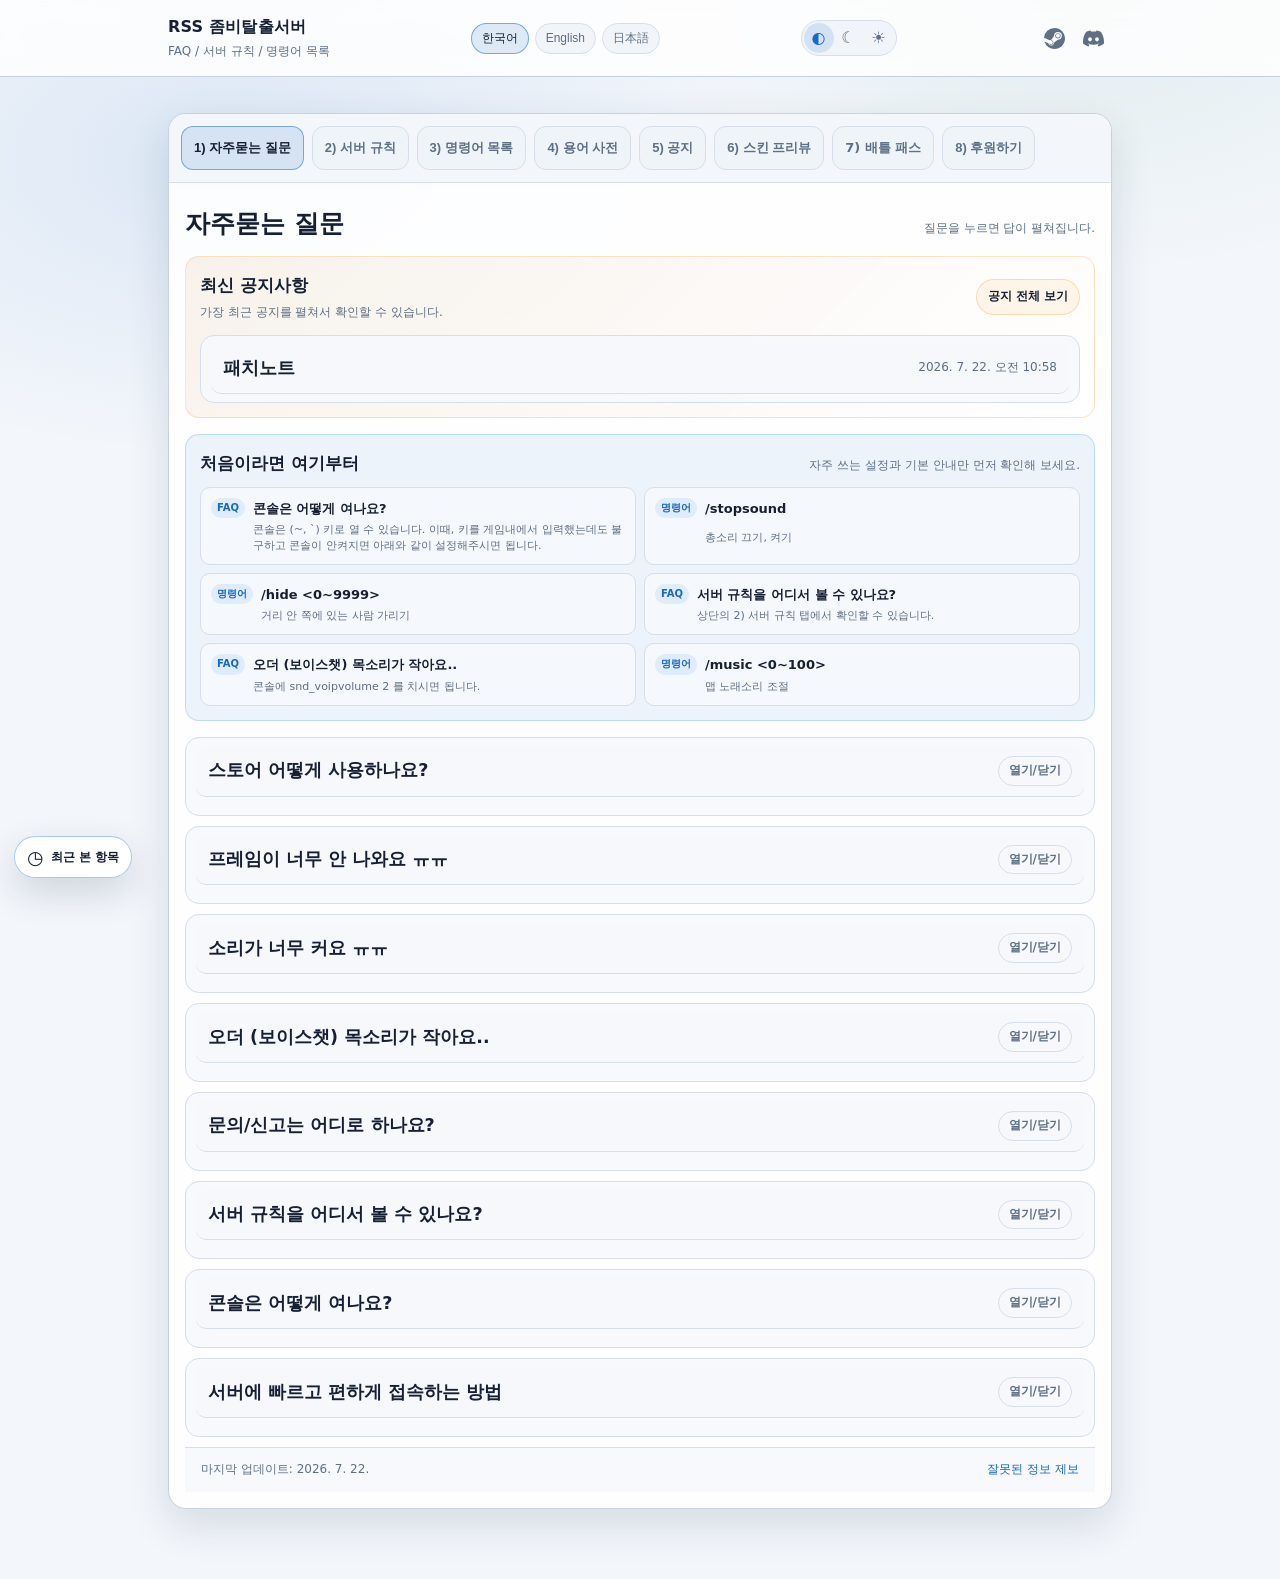
==== commit b5b07a85: "Separate battle pass page" ====
--- a/index.html
+++ b/index.html
@@ -105,8 +105,9 @@
         <button id="tab-skins" class="tab" data-tab="skins" role="tab" aria-selected="false" aria-controls="skins" tabindex="-1">
           <span data-lang="tab_skins">6) 스킨 프리뷰</span>
         </button>
+        <a id="tab-battlepass" class="tab battlepass-link" href="./battlepass/?lang=ko"><span data-lang="tab_battlepass">7) 배틀 패스</span></a>
         <button id="tab-support" class="tab" data-tab="support" role="tab" aria-selected="false" aria-controls="support" tabindex="-1">
-          <span data-lang="tab_support">7) 후원하기</span>
+          <span data-lang="tab_support_8">8) 후원하기</span>
         </button>
       </div>
 
@@ -263,6 +264,7 @@
           <a href="https://discord.gg/rssze" target="_blank" rel="noopener noreferrer" data-lang="report_issue">잘못된 정보 제보</a>
         </footer>
       </section>
+
 
       <!-- Support and VIP benefits -->
       <section id="support" class="panel" role="tabpanel" aria-labelledby="tab-support" hidden>
--- a/assets/css/style.css
+++ b/assets/css/style.css
@@ -147,11 +147,15 @@
   background: rgba(77,163,255,.14);
 }
 
+.battlepass-link{text-decoration:none; display:inline-flex; align-items:center}
+
 .global-search-wrap{
   padding:16px 16px 0;
 }
 body[data-active-tab="skins"] .global-search-wrap,
-body[data-active-tab="support"] .global-search-wrap{display:none}
+body[data-active-tab="support"] .battlepass-link{text-decoration:none; display:inline-flex; align-items:center}
+
+.global-search-wrap{display:none}
 .global-search-wrap .term-search{margin-bottom:0}
 .global-search-results{margin-top:8px}
 .global-search-summary{
